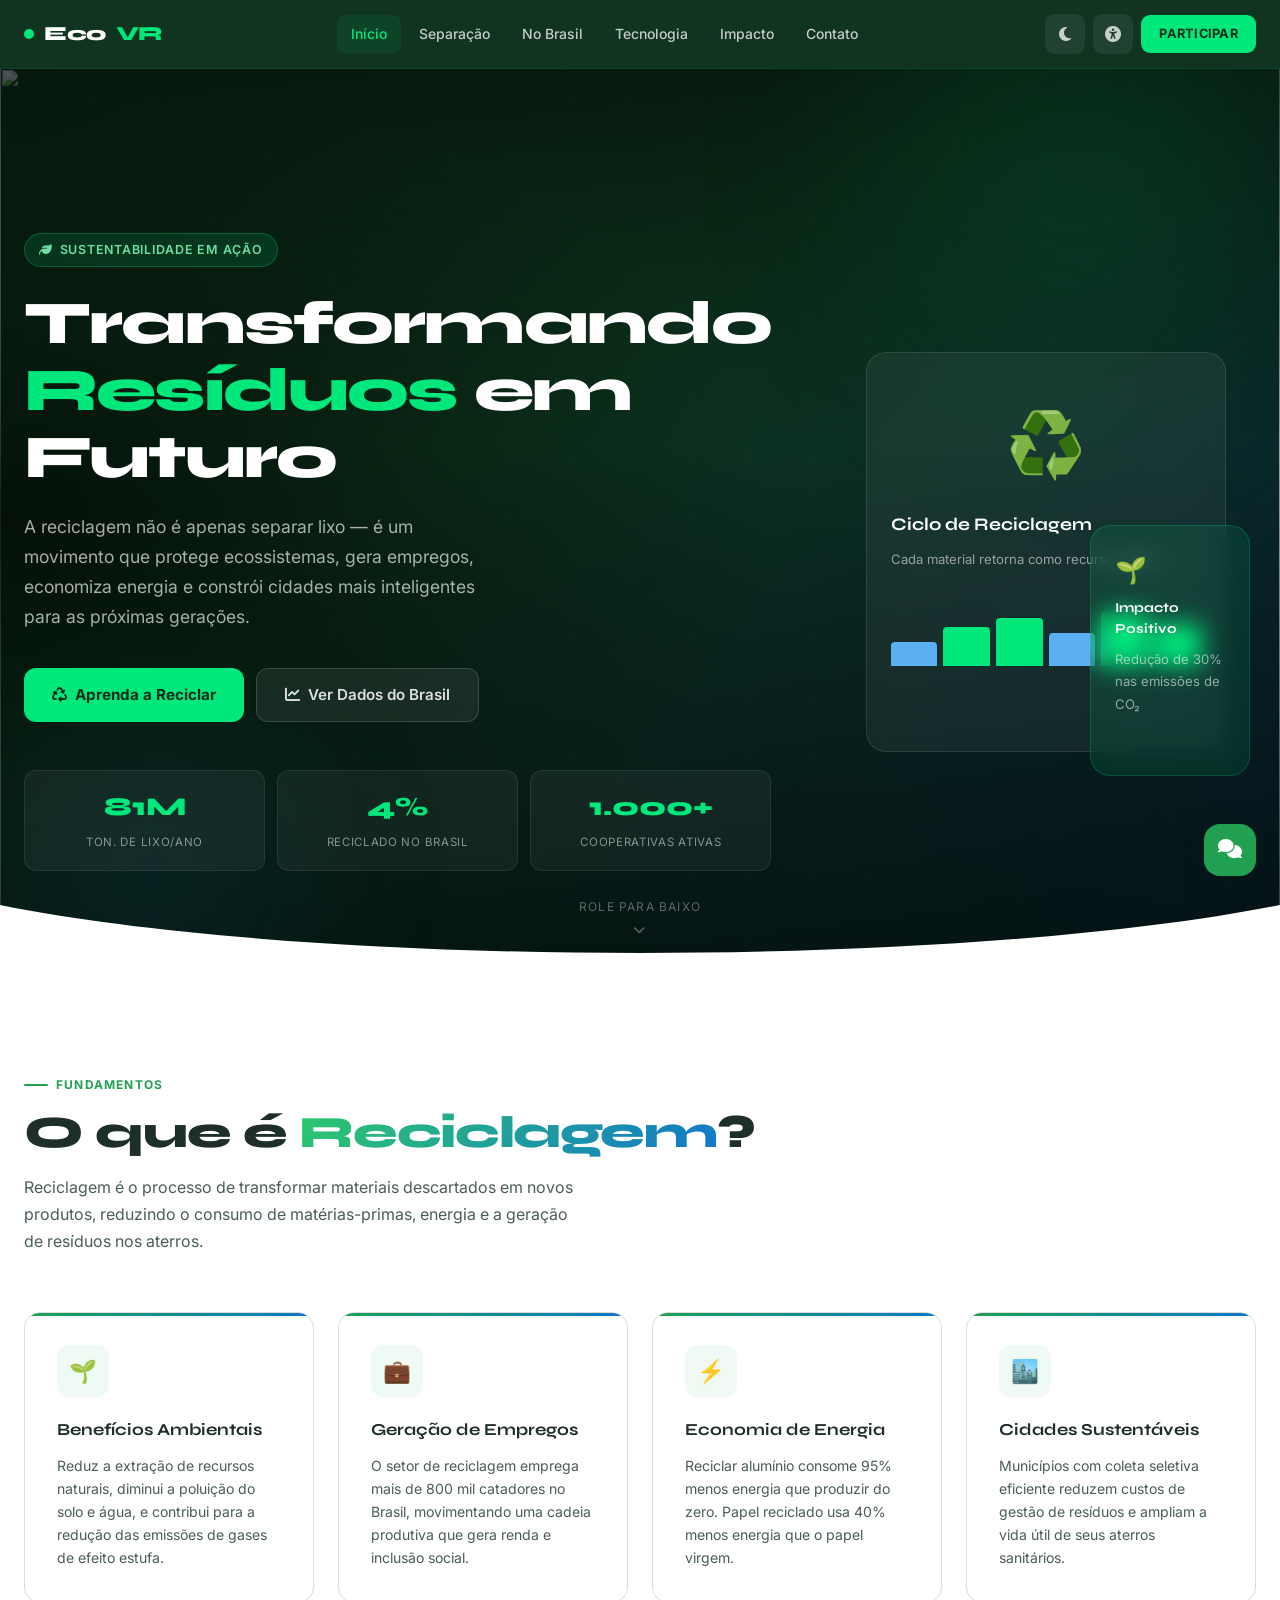
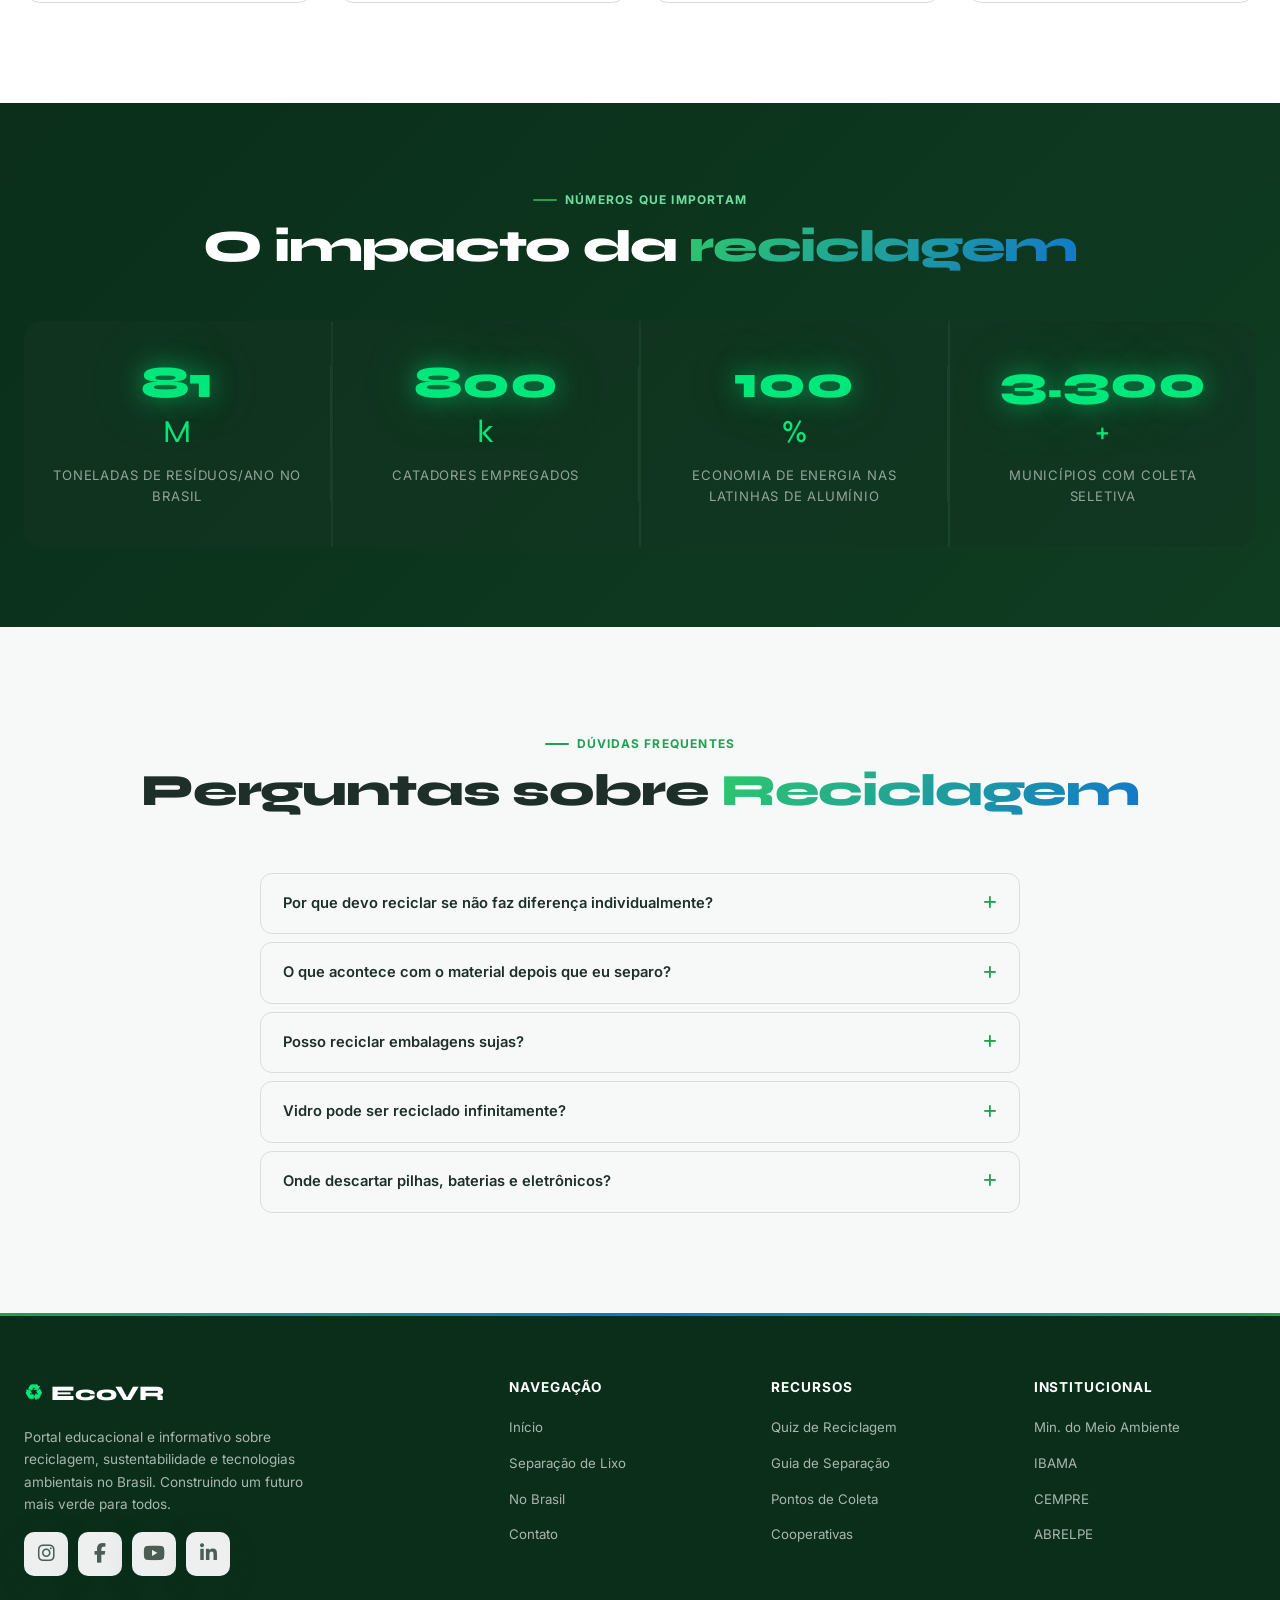
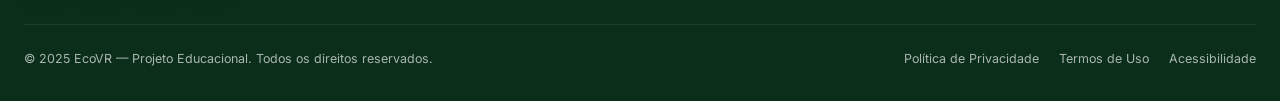
==== recicla-brasil.html @ f9b071f3 "feat: nova aba Impacto - calculadora, fatos e linha do tempo" ====
﻿<!DOCTYPE html>
<html lang="pt-BR" data-theme="light">
<head>
<meta charset="UTF-8"/>
<meta name="viewport" content="width=device-width, initial-scale=1.0"/>
<meta name="description" content="Portal educacional sobre reciclagem no Brasil. Aprenda a separar resíduos corretamente e conheça dados e tecnologias de sustentabilidade."/>
<meta property="og:title" content="EcoVR – Transformando Resíduos em Futuro"/>
<meta property="og:description" content="Portal educacional e informativo sobre reciclagem, sustentabilidade e tecnologias ambientais no Brasil."/>
<meta property="og:type" content="website"/>
<title>EcoVR – Transformando Resíduos em Futuro</title>
<link rel="preconnect" href="https://fonts.googleapis.com"/>
<link href="https://fonts.googleapis.com/css2?family=Inter:wght@300;400;500;600;700;800;900&family=Syne:wght@700;800&display=swap" rel="stylesheet"/>
<link rel="stylesheet" href="https://cdnjs.cloudflare.com/ajax/libs/font-awesome/6.5.0/css/all.min.css"/>
<link rel="stylesheet" href="styles.css"/>

</head>
<body>

<!-- BARRA DE ACESSIBILIDADE -->
<div id="a11y-bar" role="toolbar" aria-label="Opções de acessibilidade">
  <span style="color:rgba(255,255,255,0.5);font-size:0.75rem">ACESSIBILIDADE</span>
  <button class="a11y-btn" onclick="document.body.classList.toggle('large-text')"><i class="fas fa-text-height"></i> Aumentar Texto</button>
  <button class="a11y-btn" onclick="toggleGrayscale()"><i class="fas fa-eye"></i> Alto Contraste</button>
  <button class="a11y-btn" onclick="document.getElementById('a11y-bar').classList.remove('show')"><i class="fas fa-times"></i> Fechar</button>
</div>

<!-- NAVBAR -->
<nav id="navbar" role="navigation" aria-label="Navegação principal">
  <div class="nav-inner">
    <a href="#" class="nav-logo" onclick="showPage('home');return false;">
      <span class="dot"></span> Eco<span style="color:var(--accent)">VR</span>
    </a>
    <div class="nav-links">
      <a href="#" data-page="home" class="active" onclick="showPage('home',this);return false;">Início</a>
      <a href="#" data-page="separacao" onclick="showPage('separacao',this);return false;">Separação</a>
      <a href="#" data-page="brasil" onclick="showPage('brasil',this);return false;">No Brasil</a>
      <a href="#" data-page="tecnologia" onclick="showPage('tecnologia',this);return false;">Tecnologia</a>
      <a href="#" data-page="impacto" onclick="showPage('impacto',this);return false;">Impacto</a>
      <a href="#" data-page="contato" onclick="showPage('contato',this);return false;">Contato</a>
    </div>
    <div class="nav-actions">
      <button class="btn-theme" onclick="toggleTheme()" title="Alternar tema" aria-label="Alternar tema claro/escuro">
        <i class="fas fa-moon" id="theme-icon"></i>
      </button>
      <button class="btn-theme" onclick="document.getElementById('a11y-bar').classList.toggle('show')" title="Acessibilidade" aria-label="Opções de acessibilidade">
        <i class="fas fa-universal-access"></i>
      </button>
      <a href="#" class="btn-cta-nav" onclick="showPage('contato');return false;">Participar</a>
    </div>
    <button class="hamburger" onclick="toggleMenu()" aria-label="Abrir menu" aria-expanded="false" id="hamburger">
      <span></span><span></span><span></span>
    </button>
  </div>
</nav>

<!-- MENU MOBILE -->
<div class="mobile-menu" id="mobileMenu" role="navigation" aria-label="Menu mobile">
  <a href="#" onclick="showPage('home',null,true);return false;"><i class="fas fa-home" style="margin-right:8px;color:var(--accent)"></i>Início</a>
  <a href="#" onclick="showPage('separacao',null,true);return false;"><i class="fas fa-recycle" style="margin-right:8px;color:var(--accent)"></i>Separação de Lixo</a>
  <a href="#" onclick="showPage('brasil',null,true);return false;"><i class="fas fa-leaf" style="margin-right:8px;color:var(--accent)"></i>Reciclagem no Brasil</a>
  <a href="#" onclick="showPage('tecnologia',null,true);return false;"><i class="fas fa-microchip" style="margin-right:8px;color:var(--accent)"></i>Tecnologia</a>
  <a href="#" onclick="showPage('impacto',null,true);return false;"><i class="fas fa-chart-pie" style="margin-right:8px;color:var(--accent)"></i>Impacto</a>
  <a href="#" onclick="showPage('contato',null,true);return false;"><i class="fas fa-envelope" style="margin-right:8px;color:var(--accent)"></i>Contato</a>
</div>

<!-- ==================== PÁGINA: HOME ==================== -->
<div class="page-section active" id="page-home">

  <!-- HERO -->
  <section class="hero">

    <!-- Imagem de fundo -->
    <div class="hero-video-bg" aria-hidden="true">
      <img
        src="https://images.unsplash.com/photo-1448375240586-882707db888b?auto=format&fit=crop&w=1920&q=80"
        alt=""
        loading="eager"
        decoding="async">
    </div>
    <div class="hero-video-overlay" aria-hidden="true"></div>

    <div class="hero-orb hero-orb-1"></div>
    <div class="hero-orb hero-orb-2"></div>
    <div class="hero-content">
      <div>
        <div class="hero-badge"><i class="fas fa-leaf"></i> Sustentabilidade em Ação</div>
        <h1>Transformando <span>Resíduos</span> em Futuro</h1>
        <p>A reciclagem não é apenas separar lixo — é um movimento que protege ecossistemas, gera empregos, economiza energia e constrói cidades mais inteligentes para as próximas gerações.</p>
        <div class="hero-btns">
          <a href="#" class="btn-primary" onclick="showPage('separacao');return false;"><i class="fas fa-recycle"></i> Aprenda a Reciclar</a>
          <a href="#" class="btn-outline" onclick="showPage('brasil');return false;"><i class="fas fa-chart-line"></i> Ver Dados do Brasil</a>
        </div>
        <div class="hero-stats">
          <div class="hero-stat"><span class="hero-stat-num">81M</span><span class="hero-stat-label">Ton. de lixo/ano</span></div>
          <div class="hero-stat"><span class="hero-stat-num">4%</span><span class="hero-stat-label">Reciclado no Brasil</span></div>
          <div class="hero-stat"><span class="hero-stat-num">1.000+</span><span class="hero-stat-label">Cooperativas ativas</span></div>
        </div>
      </div>
      <div class="hero-visual" aria-hidden="true">
        <div class="hero-card-stack">
          <div class="hero-card hero-card-main">
            <div class="hero-recycle-icon">♻️</div>
            <h3>Ciclo de Reciclagem</h3>
            <p>Cada material retorna como recurso valioso</p>
            <div class="mini-chart">
              <div class="mini-bar" style="height:40%;background:var(--blue-300)"></div>
              <div class="mini-bar" style="height:65%;animation-delay:0.1s"></div>
              <div class="mini-bar" style="height:80%;animation-delay:0.2s"></div>
              <div class="mini-bar" style="height:55%;animation-delay:0.3s;background:var(--blue-300)"></div>
              <div class="mini-bar" style="height:90%;animation-delay:0.4s"></div>
              <div class="mini-bar" style="height:70%;animation-delay:0.5s"></div>
            </div>
          </div>
          <div class="hero-card hero-card-float">
            <div style="font-size:1.6rem;margin-bottom:6px">🌱</div>
            <h3 style="font-size:0.85rem">Impacto Positivo</h3>
            <p>Redução de 30% nas emissões de CO₂</p>
          </div>
        </div>
      </div>
    </div>
    <div class="scroll-hint" aria-hidden="true"><span>Role para baixo</span><i class="fas fa-chevron-down"></i></div>
    <div class="hero-wave" aria-hidden="true">
      <svg xmlns="http://www.w3.org/2000/svg" viewBox="0 0 1440 64" preserveAspectRatio="none">
        <path class="wave-path" d="M0,0 C360,64 1080,64 1440,0 L1440,64 L0,64 Z"/>
      </svg>
    </div>
  </section>

  <!-- O QUE É RECICLAGEM -->
  <section class="section">
    <div class="container">
      <div class="section-header">
        <div class="section-eyebrow">Fundamentos</div>
        <h2 class="section-title">O que é <span>Reciclagem</span>?</h2>
        <p class="section-desc">Reciclagem é o processo de transformar materiais descartados em novos produtos, reduzindo o consumo de matérias-primas, energia e a geração de resíduos nos aterros.</p>
      </div>
      <div class="info-grid">
        <div class="info-card reveal rd1">
          <div class="info-card-icon">🌱</div>
          <h3>Benefícios Ambientais</h3>
          <p>Reduz a extração de recursos naturais, diminui a poluição do solo e água, e contribui para a redução das emissões de gases de efeito estufa.</p>
        </div>
        <div class="info-card reveal rd2">
          <div class="info-card-icon">💼</div>
          <h3>Geração de Empregos</h3>
          <p>O setor de reciclagem emprega mais de 800 mil catadores no Brasil, movimentando uma cadeia produtiva que gera renda e inclusão social.</p>
        </div>
        <div class="info-card reveal rd3">
          <div class="info-card-icon">⚡</div>
          <h3>Economia de Energia</h3>
          <p>Reciclar alumínio consome 95% menos energia que produzir do zero. Papel reciclado usa 40% menos energia que o papel virgem.</p>
        </div>
        <div class="info-card reveal rd4">
          <div class="info-card-icon">🏙️</div>
          <h3>Cidades Sustentáveis</h3>
          <p>Municípios com coleta seletiva eficiente reduzem custos de gestão de resíduos e ampliam a vida útil de seus aterros sanitários.</p>
        </div>
      </div>
    </div>
  </section>

  <!-- CONTADORES -->
  <section class="counters-section">
    <div class="container">
      <div class="section-header center" style="margin-bottom:48px">
        <div class="section-eyebrow" style="color:var(--green-300);justify-content:center">Números que Importam</div>
        <h2 class="section-title" style="color:white">O impacto da <span>reciclagem</span></h2>
      </div>
      <div class="counters-grid">
        <div class="counter-item reveal rd1">
          <span class="counter-num" data-target="81">0</span><span style="font-family:'Syne',sans-serif;font-size:2rem;color:var(--accent)">M</span>
          <div class="counter-label">Toneladas de resíduos/ano no Brasil</div>
        </div>
        <div class="counter-item reveal rd2">
          <span class="counter-num" data-target="800">0</span><span style="font-family:'Syne',sans-serif;font-size:2rem;color:var(--accent)">k</span>
          <div class="counter-label">Catadores empregados</div>
        </div>
        <div class="counter-item reveal rd3">
          <span class="counter-num" data-target="100">0</span><span style="font-family:'Syne',sans-serif;font-size:2rem;color:var(--accent)">%</span>
          <div class="counter-label">Economia de energia nas latinhas de alumínio</div>
        </div>
        <div class="counter-item reveal rd4">
          <span class="counter-num" data-target="3300">0</span><span style="font-family:'Syne',sans-serif;font-size:2rem;color:var(--accent)">+</span>
          <div class="counter-label">Municípios com coleta seletiva</div>
        </div>
      </div>
    </div>
  </section>

  <!-- FAQ -->
  <section class="section section-alt">
    <div class="container">
      <div class="section-header center">
        <div class="section-eyebrow">Dúvidas Frequentes</div>
        <h2 class="section-title">Perguntas sobre <span>Reciclagem</span></h2>
      </div>
      <div class="faq-list">
        <div class="faq-item">
          <div class="faq-question" onclick="toggleFaq(this)" role="button" aria-expanded="false"><span>Por que devo reciclar se não faz diferença individualmente?</span><i class="fas fa-plus" aria-hidden="true"></i></div>
          <div class="faq-answer"><p>Cada ação individual, somada às de outros cidadãos, cria um impacto coletivo enorme. Se cada brasileiro reciclasse apenas 1 kg por semana, seriam mais de 200 milhões de toneladas recicladas por ano. A mudança começa com um gesto.</p></div>
        </div>
        <div class="faq-item">
          <div class="faq-question" onclick="toggleFaq(this)" role="button" aria-expanded="false"><span>O que acontece com o material depois que eu separo?</span><i class="fas fa-plus" aria-hidden="true"></i></div>
          <div class="faq-answer"><p>O material coletado vai para centros de triagem, onde é separado por tipo, prensado e vendido para indústrias. Lá, é transformado em matéria-prima para novos produtos — como garrafas PET que viram camisetas de poliéster.</p></div>
        </div>
        <div class="faq-item">
          <div class="faq-question" onclick="toggleFaq(this)" role="button" aria-expanded="false"><span>Posso reciclar embalagens sujas?</span><i class="fas fa-plus" aria-hidden="true"></i></div>
          <div class="faq-answer"><p>Não. Embalagens com restos de alimentos podem contaminar todo o lote reciclável. Sempre lave as embalagens antes de descartar. Não é necessário higienizar com sabão — basta enxaguar com água.</p></div>
        </div>
        <div class="faq-item">
          <div class="faq-question" onclick="toggleFaq(this)" role="button" aria-expanded="false"><span>Vidro pode ser reciclado infinitamente?</span><i class="fas fa-plus" aria-hidden="true"></i></div>
          <div class="faq-answer"><p>Sim! O vidro é um dos materiais mais vantajosos para reciclar: ele pode ser fundido e remodelado indefinidamente sem perder qualidade. Reciclar vidro economiza até 30% de energia em comparação com a produção do zero.</p></div>
        </div>
        <div class="faq-item">
          <div class="faq-question" onclick="toggleFaq(this)" role="button" aria-expanded="false"><span>Onde descartar pilhas, baterias e eletrônicos?</span><i class="fas fa-plus" aria-hidden="true"></i></div>
          <div class="faq-answer"><p>Esses materiais contêm substâncias tóxicas e precisam de descarte especializado. Procure pontos de coleta em supermercados, lojas de eletroeletrônicos ou postos de saúde. Nunca jogue no lixo comum ou enterre.</p></div>
        </div>
      </div>
    </div>
  </section>
</div>

<!-- ==================== PÁGINA: SEPARAÇÃO ==================== -->
<div class="page-section" id="page-separacao">
  <section class="section" style="padding-top:100px">
    <div class="container">
      <div class="section-header">
        <div class="section-eyebrow">Guia Prático</div>
        <h2 class="section-title">Separar Corretamente <span>Faz a Diferença</span></h2>
        <p class="section-desc">A coleta seletiva organiza os resíduos por tipo de material, facilitando o processo de reciclagem. Conheça as cores e o que vai em cada lixeira.</p>
      </div>

      <h3 style="font-family:'Syne',sans-serif;font-weight:700;margin-bottom:20px;font-size:1.1rem">Tabela de Cores da Coleta Seletiva</h3>
      <div class="color-cards">
        <div class="color-card cc-blue">
          <div class="color-card-icon">📄</div>
          <h3>Azul</h3>
          <p>Papel e Papelão</p>
        </div>
        <div class="color-card cc-red">
          <div class="color-card-icon">🧴</div>
          <h3>Vermelho</h3>
          <p>Plástico</p>
        </div>
        <div class="color-card cc-green">
          <div class="color-card-icon">🍾</div>
          <h3>Verde</h3>
          <p>Vidro</p>
        </div>
        <div class="color-card cc-yellow">
          <div class="color-card-icon">🥫</div>
          <h3>Amarelo</h3>
          <p>Metal</p>
        </div>
        <div class="color-card cc-brown">
          <div class="color-card-icon">🍃</div>
          <h3>Marrom</h3>
          <p>Orgânico</p>
        </div>
        <div class="color-card cc-orange">
          <div class="color-card-icon">⚠️</div>
          <h3>Laranja</h3>
          <p>Resíduos Perigosos</p>
        </div>
      </div>

      <div style="display:grid;grid-template-columns:1fr 1fr;gap:56px;margin-top:56px;align-items:start" class="sep-grid">
        <div>
          <h3 style="font-family:'Syne',sans-serif;font-weight:700;margin-bottom:28px;font-size:1.1rem">Como Separar Corretamente</h3>
          <div class="steps-timeline">
            <div class="step-item" data-step="1">
              <h4>Lave as embalagens</h4>
              <p>Enxágue garrafas, latas e potes com água antes de separar. Resíduos contaminados de alimentos podem inutilizar um lote inteiro de recicláveis.</p>
            </div>
            <div class="step-item" data-step="2">
              <h4>Separe por material</h4>
              <p>Papel, plástico, vidro, metal e orgânicos não devem ser misturados. Cada tipo segue um processo diferente de reciclagem.</p>
            </div>
            <div class="step-item" data-step="3">
              <h4>Compacte quando possível</h4>
              <p>Amasse caixas de papelão e garrafas PET para economizar espaço. Isso facilita o transporte e aumenta a eficiência da coleta.</p>
            </div>
            <div class="step-item" data-step="4">
              <h4>Descarte no dia certo</h4>
              <p>Verifique o calendário de coleta seletiva da sua cidade. Materiais expostos antes do dia atraem vetores e comprometem a qualidade.</p>
            </div>
            <div class="step-item" data-step="5">
              <h4>Pilhas, baterias e eletrônicos</h4>
              <p>Nunca no lixo comum! Leve a pontos de coleta específicos em supermercados, farmácias ou lojas de eletrônicos.</p>
            </div>
          </div>
        </div>
        <div>
          <h3 style="font-family:'Syne',sans-serif;font-weight:700;margin-bottom:24px;font-size:1.1rem">Cuidados Importantes</h3>
          <div class="care-grid" style="grid-template-columns:1fr">
            <div class="care-card">
              <div class="care-card-icon"><i class="fas fa-tint"></i></div>
              <div><h4>Lavar Embalagens</h4><p>Elimina restos de alimentos que contaminariam o material e inviabilizariam a reciclagem.</p></div>
            </div>
            <div class="care-card">
              <div class="care-card-icon"><i class="fas fa-ban"></i></div>
              <div><h4>Não Misturar Resíduos</h4><p>Orgânicos misturados com recicláveis destroem lotes inteiros. Separe sempre.</p></div>
            </div>
            <div class="care-card">
              <div class="care-card-icon"><i class="fas fa-battery-full"></i></div>
              <div><h4>Pilhas e Baterias</h4><p>Contêm metais pesados extremamente tóxicos. Entregue em pontos de coleta autorizados.</p></div>
            </div>
            <div class="care-card">
              <div class="care-card-icon"><i class="fas fa-laptop"></i></div>
              <div><h4>Eletrônicos (E-Lixo)</h4><p>Celulares, computadores e TVs têm componentes valiosos e tóxicos. Procure o fabricante ou um PGRS.</p></div>
            </div>
          </div>
        </div>
      </div>
    </div>
  </section>

  <!-- QUIZ -->
  <section class="section section-alt">
    <div class="container">
      <div class="section-header center">
        <div class="section-eyebrow">Teste seus Conhecimentos</div>
        <h2 class="section-title">Quiz de <span>Reciclagem</span></h2>
        <p class="section-desc">Responda as perguntas e descubra o quanto você já sabe sobre reciclagem!</p>
      </div>
      <div class="quiz-wrap">
        <div id="quiz-container"></div>
      </div>
    </div>
  </section>
</div>

<!-- ==================== PÁGINA: BRASIL ==================== -->
<div class="page-section" id="page-brasil">
  <section class="section" style="padding-top:100px">
    <div class="container">
      <div class="section-header">
        <div class="section-eyebrow">Panorama Nacional</div>
        <h2 class="section-title">Como o Brasil Está <span>Evoluindo</span></h2>
        <p class="section-desc">O Brasil tem um dos maiores volumes de resíduos sólidos urbanos do mundo. Conheça como funciona o sistema de reciclagem e o que está mudando.</p>
      </div>

      <h3 style="font-family:'Syne',sans-serif;font-weight:700;margin-bottom:36px;font-size:1.1rem">Caminho do Material Reciclável</h3>
      <div class="process-steps">
        <div class="process-step">
          <div class="ps-circle">🏠</div>
          <h4>Geração</h4>
          <p>Resíduo gerado nas casas, comércios e indústrias</p>
        </div>
        <div class="process-step">
          <div class="ps-circle">🗑️</div>
          <h4>Separação</h4>
          <p>Cidadão separa os materiais em casa</p>
        </div>
        <div class="process-step">
          <div class="ps-circle">🚛</div>
          <h4>Coleta</h4>
          <p>Veículo de coleta seletiva recolhe os materiais</p>
        </div>
        <div class="process-step">
          <div class="ps-circle">🏭</div>
          <h4>Triagem</h4>
          <p>Centro de triagem separa e classifica os tipos</p>
        </div>
        <div class="process-step">
          <div class="ps-circle">⚙️</div>
          <h4>Processamento</h4>
          <p>Indústria transforma em nova matéria-prima</p>
        </div>
        <div class="process-step">
          <div class="ps-circle">🛍️</div>
          <h4>Produto Novo</h4>
          <p>Material volta ao mercado como produto novo</p>
        </div>
      </div>
    </div>
  </section>

  <!-- STATS -->
  <section class="section section-alt">
    <div class="container">
      <div style="display:grid;grid-template-columns:1fr 1fr;gap:56px;align-items:start" class="stats-grid">
        <div>
          <div class="section-eyebrow">Dados e Indicadores</div>
          <h2 class="section-title">Reciclagem no <span>Brasil</span></h2>
          <p class="section-desc" style="margin-bottom:36px">Apesar do crescimento, o Brasil ainda recicla uma pequena fração do seu potencial. Veja os números por categoria de material.</p>
          <div class="stats-bars">
            <div class="stat-bar-item">
              <label>Latas de Alumínio <span>100%</span></label>
              <div class="bar-track"><div class="bar-fill" data-width="100"></div></div>
            </div>
            <div class="stat-bar-item">
              <label>Papel <span>85%</span></label>
              <div class="bar-track"><div class="bar-fill" data-width="85"></div></div>
            </div>
            <div class="stat-bar-item">
              <label>Latas de Aço <span>48%</span></label>
              <div class="bar-track"><div class="bar-fill" data-width="48"></div></div>
            </div>
            <div class="stat-bar-item">
              <label>Plástico <span>20.6%</span></label>
              <div class="bar-track"><div class="bar-fill" data-width="20.6"></div></div>
            </div>
            <div class="stat-bar-item">
              <label>Vidro <span>25.8%</span></label>
              <div class="bar-track"><div class="bar-fill" data-width=25.8></div></div>
            </div>
            <div class="stat-bar-item">
              <label>Embalagens Longa Vida <span>39%</span></label>
              <div class="bar-track"><div class="bar-fill" data-width="39"></div></div>
            </div>
          </div>
          <p style="font-size:0.75rem;color:var(--text-muted);margin-top:16px">Fontes: CEMPRE, ABRELPE, ABAL (2023)</p>
        </div>
        <div>
          <div class="section-eyebrow">Por Região</div>
          <h2 class="section-title">Desafios <span>Regionais</span></h2>
          <p class="section-desc" style="margin-bottom:36px">A coleta seletiva ainda é concentrada no Sul e Sudeste. Norte e Nordeste têm muito espaço para crescer.</p>
          <div style="display:flex;flex-direction:column;gap:12px">
            <div style="display:flex;align-items:center;gap:12px;padding:14px;background:var(--surface);border-radius:10px;border:1px solid var(--border)">
              <span style="font-size:1.4rem">🟢</span>
              <div style="flex:1"><strong style="font-size:0.9rem">Sul & Sudeste</strong><br><span style="font-size:0.8rem;color:var(--text-muted)">Maior cobertura de coleta seletiva — 72% dos municípios</span></div>
              <span style="font-family:'Syne',sans-serif;font-weight:800;color:var(--green-500)">72%</span>
            </div>
            <div style="display:flex;align-items:center;gap:12px;padding:14px;background:var(--surface);border-radius:10px;border:1px solid var(--border)">
              <span style="font-size:1.4rem">🟡</span>
              <div style="flex:1"><strong style="font-size:0.9rem">Centro-Oeste</strong><br><span style="font-size:0.8rem;color:var(--text-muted)">Crescimento acelerado nos últimos 5 anos</span></div>
              <span style="font-family:'Syne',sans-serif;font-weight:800;color:#f59e0b">48%</span>
            </div>
            <div style="display:flex;align-items:center;gap:12px;padding:14px;background:var(--surface);border-radius:10px;border:1px solid var(--border)">
              <span style="font-size:1.4rem">🔴</span>
              <div style="flex:1"><strong style="font-size:0.9rem">Norte & Nordeste</strong><br><span style="font-size:0.8rem;color:var(--text-muted)">Infraestrutura em desenvolvimento</span></div>
              <span style="font-family:'Syne',sans-serif;font-weight:800;color:#ef4444">24%</span>
            </div>
          </div>
        </div>
      </div>
    </div>
  </section>

  <!-- EXEMPLOS DE SUCESSO -->
  <section class="section section-alt">
    <div class="container">
      <div class="section-header center">
        <div class="section-eyebrow">Casos Reais</div>
        <h2 class="section-title">Exemplos de <span>Sucesso</span></h2>
      </div>
      <div class="success-grid">
        <div class="success-card">
          <div class="success-card-top"></div>
          <div class="success-card-body">
            <h4>Curitiba – PR</h4>
            <p>Pioneira na coleta seletiva no Brasil desde 1989, Curitiba recicla mais de 22% dos resíduos domiciliares e é referência mundial em gestão urbana.</p>
            <div class="success-card-badge"><i class="fas fa-star"></i> Referência Mundial</div>
          </div>
        </div>
        <div class="success-card">
          <div class="success-card-top"></div>
          <div class="success-card-body">
            <h4>Cooperativa COOPAMARE – SP</h4>
            <p>Primeira cooperativa de catadores do Brasil, fundada em 1989 em São Paulo. Formaliza o trabalho de catadores e garante renda digna e participação na cadeia produtiva.</p>
            <div class="success-card-badge"><i class="fas fa-star"></i> Inovação Social</div>
          </div>
        </div>
        <div class="success-card">
          <div class="success-card-top"></div>
          <div class="success-card-body">
            <h4>Volta Redonda – RJ</h4>
            <p>Com programa robusto de educação ambiental, a cidade conseguiu que 90% da população participe ativamente da coleta seletiva.</p>
            <div class="success-card-badge"><i class="fas fa-star"></i> Alto Engajamento</div>
          </div>
        </div>
        <div class="success-card">
          <div class="success-card-top"></div>
          <div class="success-card-body">
            <h4>Natura – Compromisso 2030</h4>
            <p>Empresa brasileira que comprometeu 100% de suas embalagens recicláveis ou reutilizáveis até 2030, e já usa 30% de material pós-consumo na linha atual.</p>
            <div class="success-card-badge"><i class="fas fa-star"></i> Sustentabilidade Corporativa</div>
          </div>
        </div>
        <div class="success-card">
          <div class="success-card-top"></div>
          <div class="success-card-body">
            <h4>Projeto Reciclar para Brincar</h4>
            <p>Iniciativa que transforma resíduos plásticos coletados por catadores em brinquedos para escolas públicas, conectando reciclagem com educação.</p>
            <div class="success-card-badge"><i class="fas fa-star"></i> Impacto Educacional</div>
          </div>
        </div>
        <div class="success-card">
          <div class="success-card-top"></div>
          <div class="success-card-body">
            <h4>Ecociclo – Gestão Inteligente</h4>
            <p>Startup brasileira que usa IA e big data para otimizar rotas de coleta seletiva em capitais, reduzindo custos operacionais em até 35%.</p>
            <div class="success-card-badge"><i class="fas fa-star"></i> Tecnologia Nacional</div>
          </div>
        </div>
      </div>
    </div>
  </section>
</div>

<!-- ==================== PÁGINA: TECNOLOGIA ==================== -->
<div class="page-section" id="page-tecnologia">
  <section class="section" style="padding-top:100px">
    <div class="container">
      <div class="section-header center">
        <div class="section-eyebrow">Inovação</div>
        <h2 class="section-title">Tecnologias do <span>Futuro</span></h2>
        <p class="section-desc">A reciclagem está sendo revolucionada por inteligência artificial, robótica e IoT. Veja o que já está em uso e o que está por vir.</p>
      </div>
      <div class="tech-grid">
        <div class="tech-card reveal rd1">
          <div class="tech-card-icon"><i class="fas fa-brain"></i></div>
          <h3>Inteligência Artificial</h3>
          <p>Sistemas de visão computacional identificam e classificam materiais com até 98% de precisão, superando a triagem manual e reduzindo erros de separação.</p>
          <span class="tech-tag">Em uso</span>
        </div>
        <div class="tech-card reveal rd2">
          <div class="tech-card-icon"><i class="fas fa-robot"></i></div>
          <h3>Robôs Classificadores</h3>
          <p>Braços robóticos equipados com câmeras e IA selecionam até 80 itens por minuto nas esteiras de triagem, aumentando a eficiência em 300%.</p>
          <span class="tech-tag">Em expansão</span>
        </div>
        <div class="tech-card reveal rd3">
          <div class="tech-card-icon"><i class="fas fa-trash-alt"></i></div>
          <h3>Lixeiras Inteligentes</h3>
          <p>Coletores com sensores que compactam resíduos automaticamente e avisam às equipes de coleta quando estão cheios, otimizando rotas.</p>
          <span class="tech-tag">Disponível</span>
        </div>
        <div class="tech-card reveal rd4">
          <div class="tech-card-icon"><i class="fas fa-wifi"></i></div>
          <h3>Sensores IoT</h3>
          <p>Rede de sensores monitoram o volume de descarte em tempo real por bairro, permitindo ajustar a frequência de coleta e reduzir custos operacionais.</p>
          <span class="tech-tag">Piloto</span>
        </div>
        <div class="tech-card reveal rd5">
          <div class="tech-card-icon"><i class="fas fa-sync-alt"></i></div>
          <h3>Economia Circular</h3>
          <p>Modelo econômico que elimina o conceito de "lixo" — todo resíduo se torna insumo para outro processo produtivo, fechando o ciclo de materiais.</p>
          <span class="tech-tag">Crescendo</span>
        </div>
        <div class="tech-card reveal rd6">
          <div class="tech-card-icon"><i class="fas fa-cube"></i></div>
          <h3>Gêmeos Digitais</h3>
          <p>Réplicas virtuais de aterros e centros de triagem permitem simular cenários, prever falhas e otimizar toda a cadeia de gestão de resíduos.</p>
          <span class="tech-tag">Futuro próximo</span>
        </div>
      </div>
    </div>
  </section>
</div>

<!-- ==================== PÁGINA: IMPACTO ==================== -->
<div class="page-section" id="page-impacto">

  <!-- CALCULADORA -->
  <section class="section" style="padding-top:100px">
    <div class="container">
      <div class="section-header center">
        <div class="section-eyebrow">Calculadora</div>
        <h2 class="section-title">Calcule seu <span>Impacto</span></h2>
        <p class="section-desc">Informe quantos kg você recicla por mês e descubra em tempo real quanto CO₂, energia e água você está economizando.</p>
      </div>
      <div class="calc-wrap">
        <div class="calc-inputs reveal rd1">
          <p class="calc-title"><i class="fas fa-sliders-h" style="color:var(--green-500)"></i> Quanto você recicla por mês?</p>
          <div class="calc-slider-item">
            <div class="calc-slider-header">
              <span class="calc-mat-icon">📄</span>
              <span class="calc-mat-name">Papel &amp; Papelão</span>
              <span class="calc-mat-val" id="val-papel">0 kg</span>
            </div>
            <input type="range" class="calc-range" id="range-papel" min="0" max="50" value="0" oninput="calcImpact()">
          </div>
          <div class="calc-slider-item">
            <div class="calc-slider-header">
              <span class="calc-mat-icon">🧴</span>
              <span class="calc-mat-name">Plástico</span>
              <span class="calc-mat-val" id="val-plastico">0 kg</span>
            </div>
            <input type="range" class="calc-range" id="range-plastico" min="0" max="30" value="0" oninput="calcImpact()">
          </div>
          <div class="calc-slider-item">
            <div class="calc-slider-header">
              <span class="calc-mat-icon">🥫</span>
              <span class="calc-mat-name">Alumínio &amp; Metais</span>
              <span class="calc-mat-val" id="val-aluminio">0 kg</span>
            </div>
            <input type="range" class="calc-range" id="range-aluminio" min="0" max="20" value="0" oninput="calcImpact()">
          </div>
          <div class="calc-slider-item">
            <div class="calc-slider-header">
              <span class="calc-mat-icon">🍾</span>
              <span class="calc-mat-name">Vidro</span>
              <span class="calc-mat-val" id="val-vidro">0 kg</span>
            </div>
            <input type="range" class="calc-range" id="range-vidro" min="0" max="30" value="0" oninput="calcImpact()">
          </div>
        </div>
        <div class="calc-results reveal rd2">
          <div class="calc-result-card">
            <div class="calc-result-icon">🌍</div>
            <div class="calc-result-num" id="res-co2">0</div>
            <div class="calc-result-unit">kg de CO₂</div>
            <div class="calc-result-label">economizados</div>
          </div>
          <div class="calc-result-card">
            <div class="calc-result-icon">🌳</div>
            <div class="calc-result-num" id="res-trees">0</div>
            <div class="calc-result-unit">árvores</div>
            <div class="calc-result-label">equivalente salvas</div>
          </div>
          <div class="calc-result-card">
            <div class="calc-result-icon">⚡</div>
            <div class="calc-result-num" id="res-energy">0</div>
            <div class="calc-result-unit">kWh de energia</div>
            <div class="calc-result-label">economizados</div>
          </div>
          <div class="calc-result-card">
            <div class="calc-result-icon">💧</div>
            <div class="calc-result-num" id="res-water">0</div>
            <div class="calc-result-unit">litros de água</div>
            <div class="calc-result-label">economizados</div>
          </div>
        </div>
      </div>
    </div>
  </section>

  <!-- FATOS IMPACTANTES -->
  <section class="section section-alt">
    <div class="container">
      <div class="section-header center">
        <div class="section-eyebrow">Números Chocantes</div>
        <h2 class="section-title">Fatos que <span>Impressionam</span></h2>
      </div>
      <div class="impact-facts-grid">
        <div class="impact-fact-card reveal rd1">
          <div class="impact-fact-num">400</div>
          <div class="impact-fact-text">anos para uma garrafa plástica se decompor na natureza</div>
        </div>
        <div class="impact-fact-card reveal rd2">
          <div class="impact-fact-num">95%</div>
          <div class="impact-fact-text">menos energia para produzir alumínio reciclado vs. virgem</div>
        </div>
        <div class="impact-fact-card reveal rd3">
          <div class="impact-fact-num">∞</div>
          <div class="impact-fact-text">vezes que o vidro pode ser reciclado sem perder qualidade</div>
        </div>
        <div class="impact-fact-card reveal rd4">
          <div class="impact-fact-num">2,5M</div>
          <div class="impact-fact-text">toneladas de plástico chegam aos oceanos todo ano no mundo</div>
        </div>
      </div>
    </div>
  </section>

  <!-- LINHA DO TEMPO -->
  <section class="section">
    <div class="container">
      <div class="section-header center">
        <div class="section-eyebrow">História</div>
        <h2 class="section-title">Linha do Tempo da <span>Reciclagem</span> no Brasil</h2>
      </div>
      <div class="impact-timeline">
        <div class="itl-item reveal rd1">
          <div class="itl-year">1989</div>
          <div class="itl-content">
            <h4>Curitiba Pioneira</h4>
            <p>Curitiba lança o primeiro programa de coleta seletiva do Brasil, tornando-se referência mundial em gestão urbana de resíduos.</p>
          </div>
        </div>
        <div class="itl-item reveal rd2">
          <div class="itl-year">1992</div>
          <div class="itl-content">
            <h4>Rio-92 &amp; Agenda 21</h4>
            <p>A Conferência das Nações Unidas no Rio de Janeiro coloca o Brasil no centro do debate ambiental global e impulsiona políticas de reciclagem.</p>
          </div>
        </div>
        <div class="itl-item reveal rd3">
          <div class="itl-year">2003</div>
          <div class="itl-content">
            <h4>Criação do CEMPRE</h4>
            <p>O Compromisso Empresarial para Reciclagem (CEMPRE) passa a monitorar e divulgar dados anuais sobre reciclagem no Brasil, essenciais para políticas públicas.</p>
          </div>
        </div>
        <div class="itl-item reveal rd4">
          <div class="itl-year">2010</div>
          <div class="itl-content">
            <h4>Política Nacional de Resíduos Sólidos</h4>
            <p>A Lei 12.305/2010 institui a PNRS, obrigando municípios a eliminar lixões e criar planos de gerenciamento de resíduos com metas de reciclagem.</p>
          </div>
        </div>
        <div class="itl-item reveal rd5">
          <div class="itl-year">2015</div>
          <div class="itl-content">
            <h4>ODS da ONU</h4>
            <p>O Brasil assina os Objetivos de Desenvolvimento Sustentável, comprometendo-se com consumo responsável e gestão eficiente de resíduos até 2030.</p>
          </div>
        </div>
        <div class="itl-item reveal rd6">
          <div class="itl-year">2021</div>
          <div class="itl-content">
            <h4>Lei do Lixo Eletrônico</h4>
            <p>O Brasil regulamenta o descarte de resíduos eletroeletrônicos, responsabilizando fabricantes pela logística reversa de celulares, computadores e TVs.</p>
          </div>
        </div>
      </div>
    </div>
  </section>
</div>

<!-- ==================== PÁGINA: CONTATO ==================== -->
<div class="page-section" id="page-contato">
  <section class="section" style="padding-top:100px">
    <div class="container">
      <div class="section-header">
        <div class="section-eyebrow">Participe</div>
        <h2 class="section-title">Faça Parte da <span>Mudança</span></h2>
        <p class="section-desc">Entre em contato, tire dúvidas, sugira pautas ou saiba como participar de projetos de reciclagem na sua região.</p>
      </div>
      <div class="contact-layout">
        <div>
          <p style="color:var(--text-muted);font-size:0.9rem;line-height:1.7;margin-bottom:28px">A reciclagem é um esforço coletivo. Se você tem dúvidas sobre onde descartar materiais, quer divulgar um projeto ou simplesmente quer aprender mais, estamos aqui.</p>
          <div class="contact-info-list">
            <div class="contact-info-item">
              <div class="ci-icon"><i class="fas fa-building"></i></div>
              <div><div class="ci-label">Ministério do Meio Ambiente</div><div class="ci-value">mma.gov.br / 0800 061 8080</div></div>
            </div>
            <div class="contact-info-item">
              <div class="ci-icon"><i class="fas fa-leaf"></i></div>
              <div><div class="ci-label">IBAMA</div><div class="ci-value">ibama.gov.br / 0800 618 080</div></div>
            </div>
            <div class="contact-info-item">
              <div class="ci-icon"><i class="fas fa-recycle"></i></div>
              <div><div class="ci-label">CEMPRE</div><div class="ci-value">cempre.org.br</div></div>
            </div>
            <div class="contact-info-item">
              <div class="ci-icon"><i class="fas fa-map-marker-alt"></i></div>
              <div><div class="ci-label">Pontos de Coleta</div><div class="ci-value">coletaseletiva.info</div></div>
            </div>
          </div>
          <div class="social-row">
            <a href="#" class="social-btn" aria-label="Instagram"><i class="fab fa-instagram"></i></a>
            <a href="#" class="social-btn" aria-label="Facebook"><i class="fab fa-facebook-f"></i></a>
            <a href="#" class="social-btn" aria-label="YouTube"><i class="fab fa-youtube"></i></a>
            <a href="#" class="social-btn" aria-label="LinkedIn"><i class="fab fa-linkedin-in"></i></a>
          </div>
        </div>
        <div>
          <div class="contact-form">
            <h3 style="font-family:'Syne',sans-serif;font-weight:700;margin-bottom:24px;font-size:1.15rem">Enviar Mensagem</h3>
            <div class="form-success" id="form-success" role="alert">
              <i class="fas fa-check-circle" style="font-size:1.5rem;color:var(--green-600);display:block;margin-bottom:8px"></i>
              Mensagem enviada com sucesso! Responderemos em até 48 horas.
            </div>
            <div id="contact-form">
              <div class="form-row">
                <div class="form-group"><label for="f-nome">Nome Completo *</label><input type="text" id="f-nome" placeholder="Seu nome" autocomplete="name"></div>
                <div class="form-group"><label for="f-email">E-mail *</label><input type="email" id="f-email" placeholder="seu@email.com" autocomplete="email"></div>
              </div>
              <div class="form-group"><label for="f-tel">Telefone (opcional)</label><input type="tel" id="f-tel" placeholder="(11) 99999-9999" autocomplete="tel"></div>
              <div class="form-group">
                <label for="f-assunto">Assunto</label>
                <select id="f-assunto">
                  <option value="">Selecione o assunto</option>
                  <option>Dúvida sobre reciclagem</option>
                  <option>Ponto de coleta</option>
                  <option>Cooperativas</option>
                  <option>Parceria ou projeto</option>
                  <option>Sugestão de conteúdo</option>
                  <option>Outro</option>
                </select>
              </div>
              <div class="form-group"><label for="f-msg">Mensagem *</label><textarea id="f-msg" placeholder="Escreva sua mensagem aqui..."></textarea></div>
              <button class="btn-submit" onclick="submitForm()"><i class="fas fa-paper-plane"></i> Enviar Mensagem</button>
            </div>
          </div>
        </div>
      </div>
    </div>
  </section>

  <!-- MAPA -->
  <section class="section section-alt">
    <div class="container">
      <div class="section-header center">
        <div class="section-eyebrow">Localização</div>
        <h2 class="section-title">Pontos de <span>Coleta</span></h2>
        <p class="section-desc">Encontre o ponto de coleta seletiva mais próximo de você.</p>
      </div>
      <div class="map-container">
        <div class="map-overlay">
          <i class="fas fa-map-marked-alt"></i>
          <p style="font-weight:600;font-size:1rem;margin-bottom:8px">Mapa Interativo de Pontos de Coleta</p>
          <p>Em breve — integração com Google Maps para localizar<br>cooperativas e ecopontos na sua cidade.</p>
          <div class="map-pins">
            <div class="map-pin"><i class="fas fa-map-pin"></i> Caçador – SC</div>
            <div class="map-pin"><i class="fas fa-map-pin"></i> Curitiba</div>
            <div class="map-pin"><i class="fas fa-map-pin"></i> São Paulo</div>
            <div class="map-pin"><i class="fas fa-map-pin"></i> Belo Horizonte</div>
            <div class="map-pin"><i class="fas fa-map-pin"></i> Porto Alegre</div>
            <div class="map-pin"><i class="fas fa-map-pin"></i> Brasília</div>
            <div class="map-pin"><i class="fas fa-map-pin"></i> Recife</div>
          </div>
        </div>
      </div>
    </div>
  </section>
</div>

<!-- ==================== FOOTER ==================== -->
<footer>
  <div class="footer-grid">
    <div class="footer-brand">
      <div class="footer-logo"><span style="color:var(--accent)">♻</span> EcoVR</div>
      <p>Portal educacional e informativo sobre reciclagem, sustentabilidade e tecnologias ambientais no Brasil. Construindo um futuro mais verde para todos.</p>
      <div class="social-row" style="margin-top:0">
        <a href="#" class="social-btn" aria-label="Instagram"><i class="fab fa-instagram"></i></a>
        <a href="#" class="social-btn" aria-label="Facebook"><i class="fab fa-facebook-f"></i></a>
        <a href="#" class="social-btn" aria-label="YouTube"><i class="fab fa-youtube"></i></a>
        <a href="#" class="social-btn" aria-label="LinkedIn"><i class="fab fa-linkedin-in"></i></a>
      </div>
    </div>
    <div class="footer-col">
      <h4>Navegação</h4>
      <ul>
        <li><a href="#" onclick="showPage('home');return false;">Início</a></li>
        <li><a href="#" onclick="showPage('separacao');return false;">Separação de Lixo</a></li>
        <li><a href="#" onclick="showPage('brasil');return false;">No Brasil</a></li>
        <li><a href="#" onclick="showPage('contato');return false;">Contato</a></li>
      </ul>
    </div>
    <div class="footer-col">
      <h4>Recursos</h4>
      <ul>
        <li><a href="#" onclick="showPage('separacao');return false;">Quiz de Reciclagem</a></li>
        <li><a href="#" onclick="showPage('separacao');return false;">Guia de Separação</a></li>
        <li><a href="#" onclick="showPage('contato');return false;">Pontos de Coleta</a></li>
        <li><a href="#" onclick="showPage('contato');return false;">Cooperativas</a></li>
      </ul>
    </div>
    <div class="footer-col">
      <h4>Institucional</h4>
      <ul>
        <li><a href="https://www.gov.br/mma" target="_blank" rel="noopener">Min. do Meio Ambiente</a></li>
        <li><a href="https://www.ibama.gov.br" target="_blank" rel="noopener">IBAMA</a></li>
        <li><a href="https://www.cempre.org.br" target="_blank" rel="noopener">CEMPRE</a></li>
        <li><a href="https://www.abrelpe.org.br" target="_blank" rel="noopener">ABRELPE</a></li>
      </ul>
    </div>
  </div>
  <div class="footer-bottom">
    <p>© 2025 EcoVR — Projeto Educacional. Todos os direitos reservados.</p>
    <div class="footer-bottom-links">
      <a href="#">Política de Privacidade</a>
      <a href="#">Termos de Uso</a>
      <a href="#">Acessibilidade</a>
    </div>
  </div>
</footer>

<!-- CHATBOT -->
<div id="chatbot" role="dialog" aria-label="Chat com EcoBot" aria-hidden="true">
  <div class="chat-head">
    <div class="chat-head-avatar">🌿</div>
    <div class="chat-head-info"><h4>EcoBot</h4><p>Assistente Ambiental • Online</p></div>
    <button class="chat-close" onclick="toggleChat()" aria-label="Fechar chat"><i class="fas fa-times"></i></button>
  </div>
  <div class="chat-messages" id="chat-messages" aria-live="polite">
    <div class="chat-msg bot">Olá! Sou o EcoBot 🌱 Posso ajudar com dúvidas sobre reciclagem, coleta seletiva e sustentabilidade. Como posso ajudar?</div>
  </div>
  <div class="chat-quick">
    <button class="quick-btn" onclick="chatSend('Como separar o lixo?')">Como separar?</button>
    <button class="quick-btn" onclick="chatSend('Onde descartar eletrônicos?')">Eletrônicos</button>
    <button class="quick-btn" onclick="chatSend('O que é coleta seletiva?')">Coleta seletiva</button>
  </div>
  <div class="chat-input-row">
    <input type="text" id="chat-input" placeholder="Digite sua dúvida..." onkeydown="if(event.key==='Enter')chatSend()" aria-label="Mensagem para o EcoBot">
    <button class="chat-send" onclick="chatSend()" aria-label="Enviar mensagem"><i class="fas fa-paper-plane"></i></button>
  </div>
</div>

<!-- FABs -->
<div class="fab-group">
  <button class="fab fab-top" id="fab-top" onclick="window.scrollTo({top:0,behavior:'smooth'})" aria-label="Voltar ao topo" title="Voltar ao topo"><i class="fas fa-chevron-up"></i></button>
  <button class="fab fab-chat" onclick="toggleChat()" aria-label="Falar com EcoBot" id="chat-fab" title="Falar com EcoBot"><i class="fas fa-comments"></i></button>
</div>

<script>
// ── TEMA ──────────────────────────────────────────────────────────────
(function() {
  const saved = localStorage.getItem('rb-theme') || 'light';
  document.documentElement.setAttribute('data-theme', saved);
})();

function toggleTheme() {
  const html = document.documentElement;
  const isDark = html.getAttribute('data-theme') === 'dark';
  const next = isDark ? 'light' : 'dark';
  html.setAttribute('data-theme', next);
  localStorage.setItem('rb-theme', next);
  document.getElementById('theme-icon').className = isDark ? 'fas fa-moon' : 'fas fa-sun';
}

function calcImpact() {
  const papel    = +document.getElementById('range-papel').value;
  const plastico = +document.getElementById('range-plastico').value;
  const aluminio = +document.getElementById('range-aluminio').value;
  const vidro    = +document.getElementById('range-vidro').value;
  document.getElementById('val-papel').textContent    = papel + ' kg';
  document.getElementById('val-plastico').textContent = plastico + ' kg';
  document.getElementById('val-aluminio').textContent = aluminio + ' kg';
  document.getElementById('val-vidro').textContent    = vidro + ' kg';
  const co2    = +(papel*1.1 + plastico*1.5 + aluminio*9.0 + vidro*0.3).toFixed(1);
  const trees  = +(co2 / 1.8).toFixed(1);
  const energy = +(papel*4.7 + plastico*11.7 + aluminio*47.2 + vidro*0.7).toFixed(0);
  const water  = +(papel*26  + plastico*185  + aluminio*37   + vidro*2).toFixed(0);
  document.getElementById('res-co2').textContent    = co2;
  document.getElementById('res-trees').textContent  = trees;
  document.getElementById('res-energy').textContent = energy;
  document.getElementById('res-water').textContent  = water;
}

function toggleGrayscale() {
  document.body.style.filter = document.body.style.filter ? '' : 'grayscale(1)';
}

// Sincroniza ícone ao carregar
document.addEventListener('DOMContentLoaded', function() {
  const isDark = document.documentElement.getAttribute('data-theme') === 'dark';
  document.getElementById('theme-icon').className = isDark ? 'fas fa-sun' : 'fas fa-moon';
});

// ── NAVEGAÇÃO ─────────────────────────────────────────────────────────
function showPage(page, linkEl, closeMenu) {
  document.querySelectorAll('.page-section').forEach(s => s.classList.remove('active'));
  document.getElementById('page-' + page).classList.add('active');

  document.querySelectorAll('.nav-links a').forEach(a => {
    a.classList.toggle('active', a.getAttribute('data-page') === page);
  });

  window.scrollTo({top: 0, behavior: 'instant'});

  if (closeMenu) {
    document.getElementById('mobileMenu').classList.remove('open');
    document.getElementById('hamburger').setAttribute('aria-expanded', 'false');
  }

  if (page === 'brasil') initBars();
  if (page === 'home') initCounters();
}

// ── SCROLL ────────────────────────────────────────────────────────────
window.addEventListener('scroll', function() {
  document.getElementById('navbar').classList.toggle('scrolled', window.scrollY > 20);
  document.getElementById('fab-top').classList.toggle('visible', window.scrollY > 400);
});

// ── HAMBURGER ─────────────────────────────────────────────────────────
function toggleMenu() {
  const m = document.getElementById('mobileMenu');
  const h = document.getElementById('hamburger');
  const open = m.classList.toggle('open');
  h.setAttribute('aria-expanded', String(open));
}

// ── CONTADORES ────────────────────────────────────────────────────────
let countersRan = false;
function initCounters() {
  if (countersRan) return;
  countersRan = true;
  document.querySelectorAll('.counter-num[data-target]').forEach(el => {
    const target = +el.getAttribute('data-target');
    let current = 0;
    const step = target / 60;
    const timer = setInterval(function() {
      current = Math.min(current + step, target);
      el.textContent = Math.floor(current).toLocaleString('pt-BR');
      if (current >= target) clearInterval(timer);
    }, 25);
  });
}

// ── BARRAS DE PROGRESSO ───────────────────────────────────────────────
let barsRan = false;
function initBars() {
  if (barsRan) return;
  barsRan = true;
  setTimeout(function() {
    document.querySelectorAll('.bar-fill').forEach(function(bar) {
      const w = +bar.getAttribute('data-width') / 100;
      bar.style.transform = 'scaleX(' + w + ')';
    });
  }, 300);
}

// ── FAQ ───────────────────────────────────────────────────────────────
function toggleFaq(el) {
  const item = el.parentElement;
  const wasOpen = item.classList.contains('open');
  document.querySelectorAll('.faq-item').forEach(i => i.classList.remove('open'));
  document.querySelectorAll('.faq-question').forEach(q => q.setAttribute('aria-expanded', 'false'));
  if (!wasOpen) {
    item.classList.add('open');
    el.setAttribute('aria-expanded', 'true');
  }
}

// ── QUIZ ──────────────────────────────────────────────────────────────
const quizData = [
  {
    q: 'Qual cor de lixeira é destinada ao papel e papelão?',
    opts: ['Vermelho', 'Amarelo', 'Azul', 'Verde'],
    correct: 2,
    exp: 'Azul é a cor padrão para papel e papelão na coleta seletiva brasileira (CONAMA).'
  },
  {
    q: 'Qual material pode ser reciclado indefinidamente sem perder qualidade?',
    opts: ['Plástico', 'Papel', 'Vidro', 'Borracha'],
    correct: 2,
    exp: 'O vidro pode ser fundido e remodelado infinitas vezes sem perder suas propriedades.'
  },
  {
    q: 'Reciclar alumínio economiza aproximadamente quanto de energia em relação à produção do zero?',
    opts: ['20%', '50%', '75%', '95%'],
    correct: 3,
    exp: 'Reciclar alumínio consome até 95% menos energia que extrair e processar bauxita para produzir alumínio virgem.'
  },
  {
    q: 'O que fazer com embalagens antes de descartá-las na coleta seletiva?',
    opts: ['Deixar com restos de alimento', 'Lavar e enxaguar', 'Amassá-las sem lavar', 'Dobrar e deixar inteiras'],
    correct: 1,
    exp: 'Embalagens devem ser enxaguadas para remover restos que poderiam contaminar e inutilizar o lote reciclável.'
  },
  {
    q: 'Onde devem ser descartadas pilhas e baterias usadas?',
    opts: ['Lixo comum', 'Coleta seletiva normal', 'Pontos de coleta especializados', 'Enterradas no jardim'],
    correct: 2,
    exp: 'Pilhas e baterias contêm metais pesados tóxicos e precisam ir a pontos de coleta específicos em lojas, supermercados e postos de saúde.'
  }
];

let qIndex = 0, score = 0, answered = false;

function renderQuiz() {
  const c = document.getElementById('quiz-container');
  if (!c) return;

  if (qIndex >= quizData.length) {
    const emoji = score >= 4 ? '🏆' : score >= 2 ? '😊' : '📚';
    const msg = score >= 4
      ? 'Parabéns! Você é um expert em reciclagem!'
      : score >= 2
      ? 'Bom trabalho! Continue aprendendo.'
      : 'Continue estudando — você está progredindo!';
    c.innerHTML = '<div style="text-align:center;padding:20px">'
      + '<div style="font-size:3rem;margin-bottom:12px">' + emoji + '</div>'
      + '<h3 style="font-family:\'Syne\',sans-serif;font-size:1.3rem;margin-bottom:8px">Você acertou ' + score + ' de ' + quizData.length + '!</h3>'
      + '<p style="color:var(--text-muted);margin-bottom:24px">' + msg + '</p>'
      + '<button class="btn-primary" onclick="qIndex=0;score=0;renderQuiz()"><i class="fas fa-redo"></i> Tentar Novamente</button>'
      + '</div>';
    return;
  }

  const d = quizData[qIndex];
  answered = false;
  const letters = 'ABCD';
  const optsHTML = d.opts.map(function(o, i) {
    return '<div class="quiz-opt" onclick="answerQuiz(' + i + ')" id="qopt' + i + '" role="button" tabindex="0" '
      + 'onkeydown="if(event.key===\'Enter\'||event.key===\' \')answerQuiz(' + i + ')">'
      + '<span class="quiz-opt-letter">' + letters[i] + '</span>' + o + '</div>';
  }).join('');

  const dots = '●'.repeat(qIndex + 1) + '○'.repeat(quizData.length - qIndex - 1);

  c.innerHTML = '<div class="quiz-q">Pergunta ' + (qIndex + 1) + ' de ' + quizData.length + ': ' + d.q + '</div>'
    + '<div class="quiz-opts">' + optsHTML + '</div>'
    + '<div class="quiz-feedback" id="quiz-feedback"></div>'
    + '<div class="quiz-nav">'
    + '<span class="quiz-progress">' + dots + '</span>'
    + '<button class="btn-quiz-next" onclick="nextQuiz()" id="quiz-next" style="display:none">Próxima <i class="fas fa-arrow-right"></i></button>'
    + '</div>';
}

function answerQuiz(i) {
  if (answered) return;
  answered = true;
  const d = quizData[qIndex];
  const fb = document.getElementById('quiz-feedback');
  const chosen = document.getElementById('qopt' + i);
  const correct = document.getElementById('qopt' + d.correct);

  chosen.classList.add(i === d.correct ? 'correct' : 'wrong');
  if (i !== d.correct) correct.classList.add('correct');
  if (i === d.correct) score++;

  fb.textContent = (i === d.correct ? '✓ Correto! ' : '✗ Incorreto. ') + d.exp;
  fb.className = 'quiz-feedback show ' + (i === d.correct ? 'ok' : 'err');
  document.getElementById('quiz-next').style.display = 'inline-flex';
}

function nextQuiz() { qIndex++; renderQuiz(); }

// ── CHATBOT ───────────────────────────────────────────────────────────
const chatResponses = [
  {
    keys: ['separa', 'lixo', 'cor', 'lixeira'],
    resp: 'Para separar o lixo: 🔵 Azul = Papel | 🔴 Vermelho = Plástico | 🟢 Verde = Vidro | 🟡 Amarelo = Metal | 🟤 Marrom = Orgânico. Lembre-se de lavar as embalagens antes!'
  },
  {
    keys: ['eletronico', 'computador', 'celular', 'tv', 'e-lixo', 'e lixo'],
    resp: 'Eletrônicos (celulares, computadores, TVs) devem ser levados a pontos de coleta específicos. Lojas como Magazine Luiza e Casas Bahia geralmente aceitam. Nunca jogue no lixo comum!'
  },
  {
    keys: ['pilha', 'bateria'],
    resp: 'Pilhas e baterias contêm metais pesados e devem ir a pontos de coleta em supermercados, lojas de eletrônicos ou farmácias. Procure no site da ABINEE os pontos mais próximos.'
  },
  {
    keys: ['coleta seletiva', 'coleta', 'seletiva'],
    resp: 'A coleta seletiva é o sistema de recolhimento separado dos resíduos por tipo (papel, plástico, vidro, metal). No Brasil, mais de 1.200 municípios possuem este serviço.'
  },
  {
    keys: ['aluminio', 'lata', 'alum'],
    resp: 'O alumínio é o campeão da reciclagem! Reciclar uma lata economiza 95% da energia necessária para produzir alumínio do zero. O Brasil recicla 97% das latas de alumínio.'
  },
  {
    keys: ['plastico', 'pet', 'garrafa'],
    resp: 'O plástico vai na lixeira VERMELHA. Garrafas PET, embalagens e sacolas são recicláveis. Lave antes de descartar! Canudos, esponjas e isopor geralmente não são aceitos.'
  },
  {
    keys: ['vidro'],
    resp: 'O vidro vai na lixeira VERDE. Ele pode ser reciclado infinitas vezes! Cuidado com espelhos, vidros temperados e ampolas — esses não são aceitos na coleta comum.'
  },
  {
    keys: ['organico', 'comida', 'alimento', 'restos'],
    resp: 'Resíduos orgânicos (comida, cascas, folhas) vão na lixeira MARROM. Se você tem jardim, pode fazer compostagem em casa — é ótimo para plantas e reduz o volume de lixo!'
  }
];

function normalizeText(text) {
  return text.toLowerCase()
    .normalize('NFD')
    .replace(/[̀-ͯ]/g, '');
}

function toggleChat() {
  const chat = document.getElementById('chatbot');
  const fab = document.getElementById('chat-fab');
  const open = chat.classList.toggle('open');
  chat.setAttribute('aria-hidden', String(!open));
  fab.querySelector('i').className = open ? 'fas fa-times' : 'fas fa-comments';
  if (open) document.getElementById('chat-input').focus();
}

function chatSend(msg) {
  const input = document.getElementById('chat-input');
  const text = (msg || input.value).trim();
  if (!text) return;
  input.value = '';
  addMsg(text, 'user');

  setTimeout(function() {
    const normalized = normalizeText(text);
    let resp = 'Boa pergunta! Para informações detalhadas sobre reciclagem, explore as seções do nosso site. Você também pode acessar o site do Ministério do Meio Ambiente em mma.gov.br 🌿';
    for (let i = 0; i < chatResponses.length; i++) {
      if (chatResponses[i].keys.some(function(k) { return normalized.includes(k); })) {
        resp = chatResponses[i].resp;
        break;
      }
    }
    addMsg(resp, 'bot');
  }, 600);
}

function addMsg(text, type) {
  const msgs = document.getElementById('chat-messages');
  const div = document.createElement('div');
  div.className = 'chat-msg ' + type;
  div.textContent = text;
  msgs.appendChild(div);
  msgs.scrollTop = msgs.scrollHeight;
}

// ── FORMULÁRIO ────────────────────────────────────────────────────────
function submitForm() {
  const nome  = document.getElementById('f-nome');
  const email = document.getElementById('f-email');
  const msg   = document.getElementById('f-msg');

  [nome, email, msg].forEach(function(el) { el.classList.remove('error'); });

  let valid = true;
  if (!nome.value.trim())  { nome.classList.add('error');  valid = false; }
  if (!msg.value.trim())   { msg.classList.add('error');   valid = false; }

  const emailRegex = /^[^\s@]+@[^\s@]+\.[^\s@]+$/;
  if (!email.value.trim() || !emailRegex.test(email.value)) {
    email.classList.add('error');
    valid = false;
  }

  if (!valid) {
    alert('Por favor, preencha corretamente os campos obrigatórios (*).');
    return;
  }

  document.getElementById('contact-form').style.display = 'none';
  document.getElementById('form-success').classList.add('show');
}

// ── INIT ──────────────────────────────────────────────────────────────
document.addEventListener('DOMContentLoaded', function() {
  initCounters();
  renderQuiz();

  // Scroll reveal
  const revealObserver = new IntersectionObserver(entries => {
    entries.forEach(e => { if (e.isIntersecting) { e.target.classList.add('visible'); } });
  }, { threshold: 0.1 });
  document.querySelectorAll('.reveal').forEach(el => revealObserver.observe(el));
});
</script>
</body>
</html>
---- styles.css ----
:root {
  --green-900: #0a2e1a;
  --green-800: #0f3d22;
  --green-700: #155c31;
  --green-600: #1a7a40;
  --green-500: #22a052;
  --green-400: #2ec96a;
  --green-300: #6ddea0;
  --green-100: #d4f5e2;
  --green-50:  #f0faf4;
  --blue-900:  #062040;
  --blue-700:  #0a4a80;
  --blue-500:  #1276cc;
  --blue-300:  #5ab0f0;
  --blue-100:  #d0eafc;
  --accent:    #00e87c;
  --white:     #ffffff;
  --gray-50:   #f7f9f8;
  --gray-100:  #edf0ee;
  --gray-200:  #d8deda;
  --gray-400:  #8fa39a;
  --gray-600:  #4a5e55;
  --gray-800:  #1e2e28;
  --text:      #1e2e28;
  --text-muted:#4a5e55;
  --surface:   #ffffff;
  --surface2:  #f7f9f8;
  --border:    #d8deda;
  --nav-bg:    rgba(10,46,26,0.97);
  --shadow-sm: 0 2px 8px rgba(10,46,26,0.08);
  --shadow-md: 0 8px 32px rgba(10,46,26,0.12);
  --shadow-lg: 0 24px 64px rgba(10,46,26,0.16);
  --radius:    16px;
  --radius-sm: 8px;
  --transition:0.3s cubic-bezier(0.4,0,0.2,1);
}

[data-theme="dark"] {
  --text:      #e8f5ee;
  --text-muted:#8fa39a;
  --surface:   #0f1f17;
  --surface2:  #0a1710;
  --border:    #1e3828;
  --gray-50:   #0a1710;
  --gray-100:  #0f1f17;
  --nav-bg:    rgba(5,12,8,0.98);
  --shadow-sm: 0 2px 8px rgba(0,0,0,0.3);
  --shadow-md: 0 8px 32px rgba(0,0,0,0.4);
}

*,*::before,*::after { box-sizing: border-box; margin: 0; padding: 0; }
html { scroll-behavior: smooth; font-size: 16px; }
body { font-family: 'Inter', sans-serif; background: var(--surface); color: var(--text); line-height: 1.6; overflow-x: hidden; transition: background var(--transition), color var(--transition); }
a { text-decoration: none; color: inherit; }
img { max-width: 100%; display: block; }
button { cursor: pointer; border: none; background: none; font-family: inherit; }

/* SCROLLBAR */
::-webkit-scrollbar { width: 6px; }
::-webkit-scrollbar-track { background: var(--surface2); }
::-webkit-scrollbar-thumb { background: var(--green-500); border-radius: 3px; }

/* ── NAV ── */
#navbar { position: fixed; top: 0; left: 0; right: 0; z-index: 1000; background: var(--nav-bg); backdrop-filter: blur(20px); border-bottom: 1px solid rgba(0,232,124,0.1); transition: all var(--transition); }
#navbar.scrolled { box-shadow: 0 4px 32px rgba(0,0,0,0.3); }
.nav-inner { max-width: 1280px; margin: 0 auto; padding: 0 24px; height: 68px; display: flex; align-items: center; justify-content: space-between; gap: 24px; }
.nav-logo { display: flex; align-items: center; gap: 10px; font-family: 'Syne', sans-serif; font-size: 1.25rem; font-weight: 800; color: var(--white); letter-spacing: -0.02em; }
.nav-logo .dot { width: 10px; height: 10px; background: var(--accent); border-radius: 50%; animation: pulse 2s infinite; }
@keyframes pulse { 0%,100% { transform: scale(1); opacity: 1; } 50% { transform: scale(1.4); opacity: 0.7; } }
.nav-links { display: flex; align-items: center; gap: 4px; }
.nav-links a { color: rgba(255,255,255,0.75); font-size: 0.875rem; font-weight: 500; padding: 8px 14px; border-radius: 8px; transition: all var(--transition); }
.nav-links a:hover, .nav-links a.active { color: var(--accent); background: rgba(0,232,124,0.08); }
.nav-actions { display: flex; align-items: center; gap: 8px; }
.btn-theme { width: 40px; height: 40px; border-radius: 10px; background: rgba(255,255,255,0.07); color: rgba(255,255,255,0.75); font-size: 1rem; transition: all var(--transition); }
.btn-theme:hover { background: rgba(0,232,124,0.12); color: var(--accent); }
.btn-cta-nav { background: var(--accent); color: var(--green-900); font-weight: 700; font-size: 0.8rem; padding: 9px 18px; border-radius: 9px; letter-spacing: 0.02em; text-transform: uppercase; transition: all var(--transition); }
.btn-cta-nav:hover { background: #00ff8a; transform: translateY(-1px); }
.hamburger { display: none; flex-direction: column; gap: 5px; width: 40px; height: 40px; align-items: center; justify-content: center; background: rgba(255,255,255,0.07); border-radius: 10px; color: white; }
.hamburger span { display: block; width: 20px; height: 2px; background: white; border-radius: 2px; transition: all var(--transition); }
.mobile-menu { display: none; position: fixed; top: 68px; left: 0; right: 0; background: rgba(10,46,26,0.99); padding: 16px; flex-direction: column; gap: 4px; border-bottom: 1px solid rgba(0,232,124,0.12); z-index: 999; }
.mobile-menu.open { display: flex; }
.mobile-menu a { color: rgba(255,255,255,0.8); padding: 12px 16px; border-radius: 10px; font-weight: 500; transition: all var(--transition); }
.mobile-menu a:hover { background: rgba(0,232,124,0.1); color: var(--accent); }

/* ── PAGE SECTIONS ── */
.page-section { display: none; padding-top: 68px; }
.page-section.active { display: block; animation: fadeIn 0.3s ease; }
@keyframes fadeIn { from { opacity: 0; transform: translateY(8px); } to { opacity: 1; transform: translateY(0); } }

/* ── HERO ── */
.hero { min-height: 100vh; background: linear-gradient(145deg, var(--green-900) 0%, var(--green-800) 40%, var(--blue-900) 100%); display: flex; align-items: center; position: relative; overflow: hidden; padding-top: 68px; }
.hero::before { content: ''; position: absolute; inset: 0; background: url("data:image/svg+xml,%3Csvg width='60' height='60' viewBox='0 0 60 60' xmlns='http://www.w3.org/2000/svg'%3E%3Cg fill='none' fill-rule='evenodd'%3E%3Cg fill='%2322a052' fill-opacity='0.04'%3E%3Ccircle cx='30' cy='30' r='4'/%3E%3C/g%3E%3C/g%3E%3C/svg%3E"); animation: bgScroll 30s linear infinite; }
@keyframes bgScroll { 0% { background-position: 0 0; } 100% { background-position: 60px 60px; } }
.hero-orb { position: absolute; border-radius: 50%; filter: blur(80px); animation: orbFloat 8s ease-in-out infinite; }
.hero-orb-1 { width: 600px; height: 600px; background: radial-gradient(circle, rgba(0,232,124,0.12), transparent 70%); top: -200px; right: -100px; }
.hero-orb-2 { width: 400px; height: 400px; background: radial-gradient(circle, rgba(18,118,204,0.15), transparent 70%); bottom: -100px; left: -50px; animation-delay: -4s; }
@keyframes orbFloat { 0%,100% { transform: translateY(0) scale(1); } 50% { transform: translateY(-30px) scale(1.05); } }
.hero-content { max-width: 1280px; margin: 0 auto; padding: 80px 24px; display: grid; grid-template-columns: 1fr 1fr; gap: 64px; align-items: center; position: relative; z-index: 1; }
.hero-badge { display: inline-flex; align-items: center; gap: 8px; background: rgba(0,232,124,0.12); border: 1px solid rgba(0,232,124,0.25); color: var(--green-300); font-size: 0.78rem; font-weight: 600; padding: 6px 14px; border-radius: 100px; margin-bottom: 24px; letter-spacing: 0.06em; text-transform: uppercase; }
.hero h1 { font-family: 'Syne', sans-serif; font-size: clamp(2.4rem, 5vw, 3.8rem); font-weight: 800; color: var(--white); line-height: 1.1; letter-spacing: -0.03em; margin-bottom: 20px; }
.hero h1 span { color: var(--accent); }
.hero p { color: rgba(255,255,255,0.65); font-size: 1.1rem; line-height: 1.7; margin-bottom: 36px; max-width: 480px; }
.hero-btns { display: flex; gap: 12px; flex-wrap: wrap; }
.btn-primary { background: var(--accent); color: var(--green-900); font-weight: 700; font-size: 0.95rem; padding: 14px 28px; border-radius: 12px; display: inline-flex; align-items: center; gap: 8px; transition: all var(--transition); position: relative; overflow: hidden; }
.btn-primary::after { content: ''; position: absolute; top: 0; left: -75%; width: 55%; height: 100%; background: linear-gradient(90deg, transparent, rgba(255,255,255,0.38), transparent); transform: skewX(-18deg); transition: none; }
.btn-primary:hover { background: #00ff8a; transform: translateY(-2px); box-shadow: 0 8px 28px rgba(0,232,124,0.4); }
.btn-primary:hover::after { animation: shimmer 0.65s ease forwards; }
.btn-outline { background: rgba(255,255,255,0.07); color: rgba(255,255,255,0.85); font-weight: 600; font-size: 0.95rem; padding: 14px 28px; border-radius: 12px; border: 1px solid rgba(255,255,255,0.15); display: inline-flex; align-items: center; gap: 8px; transition: all var(--transition); }
.btn-outline:hover { background: rgba(255,255,255,0.12); transform: translateY(-2px); }
.hero-stats { display: grid; grid-template-columns: repeat(3,1fr); gap: 12px; margin-top: 48px; }
.hero-stat { background: rgba(255,255,255,0.05); border: 1px solid rgba(255,255,255,0.08); border-radius: 12px; padding: 16px; text-align: center; }
.hero-stat-num { font-family: 'Syne', sans-serif; font-size: 1.6rem; font-weight: 800; color: var(--accent); display: block; }
.hero-stat-label { color: rgba(255,255,255,0.5); font-size: 0.72rem; text-transform: uppercase; letter-spacing: 0.06em; margin-top: 2px; }
.hero-visual { display: flex; justify-content: center; align-items: center; }
.hero-card-stack { position: relative; width: 360px; height: 400px; }
.hero-card { position: absolute; background: rgba(255,255,255,0.06); border: 1px solid rgba(255,255,255,0.1); border-radius: 20px; backdrop-filter: blur(12px); padding: 24px; transition: all var(--transition); }
.hero-card-main { width: 100%; height: 100%; top: 0; left: 0; }
.hero-card-float { width: 160px; bottom: -24px; right: -24px; background: rgba(0,232,124,0.1); border-color: rgba(0,232,124,0.2); animation: cardFloat 4s ease-in-out infinite; }
@keyframes cardFloat { 0%,100% { transform: translateY(0); } 50% { transform: translateY(-10px); } }
.hero-recycle-icon { font-size: 4rem; text-align: center; margin: 16px 0; animation: spin 8s linear infinite; }
@keyframes spin { from { transform: rotate(0deg); } to { transform: rotate(360deg); } }
.hero-card h3 { color: white; font-family: 'Syne', sans-serif; font-size: 1.1rem; margin-bottom: 8px; }
.hero-card p { color: rgba(255,255,255,0.55); font-size: 0.82rem; }
.mini-chart { display: flex; align-items: flex-end; gap: 6px; height: 60px; margin-top: 12px; }
.mini-bar { flex: 1; background: var(--accent); border-radius: 4px 4px 0 0; animation: grow 1s ease-out forwards; transform-origin: bottom; }
@keyframes grow { from { transform: scaleY(0); } to { transform: scaleY(1); } }
.scroll-hint { position: absolute; bottom: 32px; left: 50%; transform: translateX(-50%); color: rgba(255,255,255,0.35); font-size: 0.75rem; display: flex; flex-direction: column; align-items: center; gap: 8px; text-transform: uppercase; letter-spacing: 0.1em; pointer-events: none; }
.scroll-hint i { animation: bounce 2s infinite; }
@keyframes bounce { 0%,100% { transform: translateY(0); } 50% { transform: translateY(6px); } }

/* ── SECTIONS ── */
.section { padding: 100px 24px; }
.section-alt { background: var(--surface2); }
.container { max-width: 1280px; margin: 0 auto; }
.section-eyebrow { display: inline-flex; align-items: center; gap: 8px; color: var(--green-500); font-size: 0.75rem; font-weight: 700; letter-spacing: 0.1em; text-transform: uppercase; margin-bottom: 12px; }
.section-eyebrow::before { content: ''; width: 24px; height: 2px; background: var(--green-500); border-radius: 2px; }
.section-title { font-family: 'Syne', sans-serif; font-size: clamp(1.8rem, 3.5vw, 2.8rem); font-weight: 800; color: var(--text); line-height: 1.15; letter-spacing: -0.03em; margin-bottom: 16px; }
.section-title span {
  background: linear-gradient(135deg, var(--green-400) 0%, var(--blue-500) 100%);
  -webkit-background-clip: text;
  -webkit-text-fill-color: transparent;
  background-clip: text;
}
.section-desc { color: var(--text-muted); font-size: 1rem; line-height: 1.7; max-width: 560px; }
.section-header { margin-bottom: 56px; }
.section-header.center { text-align: center; }
.section-header.center .section-desc { margin: 0 auto; }

/* ── HERO VIDEO BACKGROUND ── */
.hero-video-bg {
  position: absolute;
  inset: 0;
  overflow: hidden;
  z-index: 0;
}
.hero-video-bg img {
  position: absolute;
  inset: 0;
  width: 100%;
  height: 100%;
  object-fit: cover;
  object-position: center;
  pointer-events: none;
  user-select: none;
}
.hero-video-overlay {
  position: absolute;
  inset: 0;
  background:
    linear-gradient(to bottom, rgba(4,14,8,0.70) 0%, rgba(4,14,8,0.18) 42%, rgba(4,14,8,0.78) 100%),
    radial-gradient(ellipse 110% 90% at 0% 50%, rgba(3,12,6,0.88) 0%, transparent 55%);
  z-index: 1;
}
/* garante que orbs e conteúdo fiquem acima do overlay */
.hero-orb     { z-index: 2; }
.hero-content { z-index: 3; }
.scroll-hint  { z-index: 3; }

/* ── VIDEO SECTION ── */
.video-section {
  background: linear-gradient(160deg, var(--green-900) 0%, #0a1f3a 100%);
  padding: 100px 24px;
  position: relative;
  overflow: hidden;
}
.video-section::before {
  content: '';
  position: absolute;
  inset: 0;
  background: radial-gradient(ellipse 80% 60% at 50% 0%, rgba(0,232,124,0.08) 0%, transparent 70%);
  pointer-events: none;
}
.video-section-header {
  text-align: center;
  margin-bottom: 56px;
  position: relative;
  z-index: 1;
}
.video-eyebrow {
  display: inline-flex;
  align-items: center;
  gap: 8px;
  color: var(--accent);
  font-size: 0.8rem;
  font-weight: 700;
  letter-spacing: 0.1em;
  text-transform: uppercase;
  margin-bottom: 16px;
  background: rgba(0,232,124,0.1);
  border: 1px solid rgba(0,232,124,0.2);
  padding: 6px 16px;
  border-radius: 100px;
}
.video-section-title {
  font-family: 'Syne', sans-serif;
  font-size: clamp(1.8rem, 3.5vw, 2.8rem);
  font-weight: 800;
  color: white;
  line-height: 1.15;
  letter-spacing: -0.03em;
  margin-bottom: 16px;
}
.video-section-title span { color: var(--accent); }
.video-section-desc {
  color: rgba(255,255,255,0.55);
  font-size: 1rem;
  line-height: 1.7;
  max-width: 540px;
  margin: 0 auto;
}
.video-wrapper {
  position: relative;
  max-width: 860px;
  margin: 0 auto;
  z-index: 1;
}
.video-glow {
  position: absolute;
  inset: -24px;
  background: radial-gradient(ellipse at center, rgba(0,232,124,0.15) 0%, transparent 70%);
  pointer-events: none;
  border-radius: 32px;
}
.video-frame {
  position: relative;
  width: 100%;
  padding-bottom: 56.25%;
  border-radius: 20px;
  overflow: hidden;
  box-shadow: 0 32px 80px rgba(0,0,0,0.5), 0 0 0 1px rgba(0,232,124,0.15);
}
.video-frame iframe {
  position: absolute;
  inset: 0;
  width: 100%;
  height: 100%;
  border: none;
  display: block;
}
.video-tags {
  display: flex;
  gap: 10px;
  justify-content: center;
  flex-wrap: wrap;
  margin-top: 24px;
}
.video-tag {
  display: inline-flex;
  align-items: center;
  gap: 6px;
  background: rgba(255,255,255,0.07);
  border: 1px solid rgba(255,255,255,0.1);
  color: rgba(255,255,255,0.6);
  font-size: 0.78rem;
  font-weight: 500;
  padding: 6px 14px;
  border-radius: 100px;
}
.video-tag i { color: var(--accent); font-size: 0.7rem; }

/* ── INFO CARDS ── */
.info-grid { display: grid; grid-template-columns: repeat(auto-fit, minmax(260px, 1fr)); gap: 24px; }
.info-card { background: var(--surface); border: 1px solid var(--border); border-radius: var(--radius); padding: 32px; transition: all var(--transition); position: relative; overflow: hidden; }
.info-card::before { content: ''; position: absolute; top: 0; left: 0; right: 0; height: 3px; background: linear-gradient(90deg, var(--green-500), var(--blue-500)); opacity: 0; transition: opacity var(--transition); }
.info-card:hover { transform: translateY(-6px); box-shadow: 0 20px 60px rgba(34,160,82,0.15), 0 0 0 1.5px rgba(34,160,82,0.35); border-color: transparent; }
.info-card:hover::before { opacity: 1; }
.info-card-icon { width: 52px; height: 52px; border-radius: 12px; background: var(--green-50); display: flex; align-items: center; justify-content: center; font-size: 1.4rem; margin-bottom: 20px; transition: all var(--transition); }
[data-theme="dark"] .info-card-icon { background: rgba(34,160,82,0.15); }
.info-card:hover .info-card-icon { background: var(--green-500); }
.info-card h3 { font-family: 'Syne', sans-serif; font-size: 1.05rem; font-weight: 700; margin-bottom: 10px; }
.info-card p { color: var(--text-muted); font-size: 0.88rem; line-height: 1.65; }

/* ── COUNTERS ── */
.counters-section { background: linear-gradient(135deg, var(--green-900), var(--green-800)); padding: 80px 24px; }
.counters-grid { display: grid; grid-template-columns: repeat(auto-fit, minmax(200px, 1fr)); gap: 2px; background: rgba(255,255,255,0.05); border-radius: 20px; overflow: hidden; }
.counter-item { background: rgba(10,46,26,0.6); padding: 40px 24px; text-align: center; position: relative; }
.counter-item::after { content: ''; position: absolute; right: 0; top: 20%; bottom: 20%; width: 1px; background: rgba(255,255,255,0.06); }
.counter-item:last-child::after { display: none; }
.counter-num { font-family: 'Syne', sans-serif; font-size: 2.8rem; font-weight: 800; color: var(--accent); display: block; line-height: 1; text-shadow: 0 0 24px rgba(0,232,124,0.55), 0 0 60px rgba(0,232,124,0.25); }
.counter-label { color: rgba(255,255,255,0.55); font-size: 0.82rem; margin-top: 8px; text-transform: uppercase; letter-spacing: 0.06em; }

/* ── COLOR CARDS ── */
.color-cards { display: grid; grid-template-columns: repeat(auto-fit, minmax(160px, 1fr)); gap: 16px; margin-bottom: 56px; }
.color-card { border-radius: var(--radius); padding: 28px 20px; text-align: center; transition: all var(--transition); cursor: default; position: relative; overflow: hidden; }
.color-card:hover { transform: translateY(-6px); box-shadow: var(--shadow-lg); }
.color-card::after { content: ''; position: absolute; inset: 0; background: rgba(0,0,0,0.15); opacity: 0; transition: opacity var(--transition); }
.color-card:hover::after { opacity: 1; }
.color-card-icon { font-size: 2.2rem; margin-bottom: 12px; }
.color-card h3 { font-family: 'Syne', sans-serif; font-size: 1rem; font-weight: 800; color: white; margin-bottom: 4px; }
.color-card p { color: rgba(255,255,255,0.8); font-size: 0.78rem; font-weight: 500; }
.cc-blue   { background: linear-gradient(135deg, #1565C0, #1976D2); }
.cc-red    { background: linear-gradient(135deg, #c62828, #e53935); }
.cc-green  { background: linear-gradient(135deg, #2e7d32, #388e3c); }
.cc-yellow { background: linear-gradient(135deg, #f57f17, #f9a825); }
.cc-brown  { background: linear-gradient(135deg, #4e342e, #6d4c41); }
.cc-orange { background: linear-gradient(135deg, #e65100, #f57c00); }

/* ── STEPS TIMELINE ── */
.steps-timeline { position: relative; padding-left: 40px; }
.steps-timeline::before { content: ''; position: absolute; left: 12px; top: 0; bottom: 0; width: 2px; background: linear-gradient(to bottom, var(--green-500), var(--blue-500)); }
.step-item { position: relative; margin-bottom: 32px; }
.step-item::before { content: attr(data-step); position: absolute; left: -40px; width: 26px; height: 26px; background: var(--green-500); color: white; border-radius: 50%; display: flex; align-items: center; justify-content: center; font-size: 0.72rem; font-weight: 700; top: 4px; }
.step-item h4 { font-weight: 700; font-size: 0.95rem; margin-bottom: 6px; color: var(--text); }
.step-item p { color: var(--text-muted); font-size: 0.85rem; line-height: 1.6; }

/* ── CARE CARDS ── */
.care-grid { display: grid; grid-template-columns: repeat(auto-fit, minmax(240px, 1fr)); gap: 16px; }
.care-card { display: flex; gap: 16px; align-items: flex-start; background: var(--surface); border: 1px solid var(--border); border-radius: 12px; padding: 20px; transition: all var(--transition); }
.care-card:hover { border-color: var(--green-400); box-shadow: var(--shadow-sm); }
.care-card-icon { width: 44px; height: 44px; border-radius: 10px; background: var(--green-50); display: flex; align-items: center; justify-content: center; color: var(--green-600); font-size: 1.1rem; flex-shrink: 0; }
[data-theme="dark"] .care-card-icon { background: rgba(34,160,82,0.15); color: var(--green-400); }
.care-card h4 { font-weight: 600; font-size: 0.9rem; margin-bottom: 4px; }
.care-card p { color: var(--text-muted); font-size: 0.8rem; line-height: 1.5; }

/* ── QUIZ ── */
.quiz-wrap { background: var(--surface); border: 1px solid var(--border); border-radius: 20px; padding: 40px; max-width: 700px; margin: 0 auto; }
.quiz-q { font-family: 'Syne', sans-serif; font-size: 1.15rem; font-weight: 700; margin-bottom: 24px; color: var(--text); }
.quiz-opts { display: flex; flex-direction: column; gap: 10px; }
.quiz-opt { display: flex; align-items: center; gap: 12px; padding: 14px 18px; border: 1px solid var(--border); border-radius: 10px; cursor: pointer; transition: all var(--transition); font-size: 0.9rem; }
.quiz-opt:hover:not(.correct):not(.wrong) { border-color: var(--green-500); background: var(--green-50); }
[data-theme="dark"] .quiz-opt:hover:not(.correct):not(.wrong) { background: rgba(34,160,82,0.08); }
.quiz-opt.correct { border-color: #22c55e; background: #f0fdf4; color: #15803d; pointer-events: none; }
[data-theme="dark"] .quiz-opt.correct { background: rgba(34,197,94,0.1); color: #4ade80; }
.quiz-opt.wrong { border-color: #ef4444; background: #fff5f5; color: #dc2626; pointer-events: none; }
[data-theme="dark"] .quiz-opt.wrong { background: rgba(239,68,68,0.1); color: #f87171; }
.quiz-opt-letter { width: 28px; height: 28px; border-radius: 7px; background: var(--gray-100); display: flex; align-items: center; justify-content: center; font-weight: 700; font-size: 0.75rem; flex-shrink: 0; }
[data-theme="dark"] .quiz-opt-letter { background: rgba(255,255,255,0.08); }
.quiz-feedback { margin-top: 16px; padding: 14px 18px; border-radius: 10px; font-size: 0.88rem; display: none; }
.quiz-feedback.show { display: block; }
.quiz-feedback.ok { background: #f0fdf4; border: 1px solid #86efac; color: #15803d; }
[data-theme="dark"] .quiz-feedback.ok { background: rgba(34,197,94,0.1); border-color: rgba(34,197,94,0.25); color: #4ade80; }
.quiz-feedback.err { background: #fff5f5; border: 1px solid #fca5a5; color: #dc2626; }
[data-theme="dark"] .quiz-feedback.err { background: rgba(239,68,68,0.1); border-color: rgba(239,68,68,0.25); color: #f87171; }
.quiz-nav { display: flex; justify-content: space-between; align-items: center; margin-top: 24px; }
.quiz-progress { font-size: 0.8rem; color: var(--text-muted); }
.btn-quiz-next { background: var(--green-500); color: white; font-weight: 600; font-size: 0.85rem; padding: 10px 22px; border-radius: 9px; transition: all var(--transition); }
.btn-quiz-next:hover { background: var(--green-600); }

/* ── PROCESS STEPS ── */
.process-steps { display: grid; grid-template-columns: repeat(auto-fit, minmax(160px, 1fr)); gap: 0; position: relative; margin-bottom: 8px; }
.process-steps::before { content: ''; position: absolute; top: 48px; left: 0; right: 0; height: 2px; background: linear-gradient(90deg, var(--green-500), var(--blue-500)); z-index: 0; }
.process-step { text-align: center; padding: 24px 16px; position: relative; z-index: 1; }
.ps-circle { width: 96px; height: 96px; border-radius: 50%; background: var(--surface); border: 2px solid var(--green-500); display: flex; align-items: center; justify-content: center; font-size: 1.8rem; margin: 0 auto 16px; box-shadow: 0 0 0 6px var(--surface); transition: all var(--transition); }
.process-step:hover .ps-circle { background: var(--green-500); box-shadow: 0 0 0 6px var(--surface), 0 0 0 8px rgba(34,160,82,0.3); }
.process-step h4 { font-weight: 700; font-size: 0.9rem; margin-bottom: 6px; }
.process-step p { color: var(--text-muted); font-size: 0.8rem; }

/* ── STAT BARS ── */
.stats-bars { display: grid; gap: 20px; }
.stat-bar-item label { display: flex; justify-content: space-between; font-size: 0.85rem; font-weight: 600; margin-bottom: 8px; color: var(--text); }
.stat-bar-item label span { color: var(--green-500); }
.bar-track { background: var(--gray-100); border-radius: 100px; height: 10px; overflow: hidden; }
[data-theme="dark"] .bar-track { background: rgba(255,255,255,0.08); }
.bar-fill { height: 100%; border-radius: 100px; background: linear-gradient(90deg, var(--green-500), var(--blue-500)); transform: scaleX(0); transform-origin: left; transition: transform 1.2s cubic-bezier(0.4,0,0.2,1); }

/* ── TECH CARDS ── */
.tech-grid { display: grid; grid-template-columns: repeat(auto-fit, minmax(260px, 1fr)); gap: 20px; }
.tech-card { background: var(--surface); border: 1px solid var(--border); border-radius: var(--radius); padding: 28px; transition: all var(--transition); display: flex; flex-direction: column; gap: 12px; }
.tech-card:hover { border-color: transparent; transform: translateY(-6px); box-shadow: 0 20px 60px rgba(34,160,82,0.15), 0 0 0 1.5px rgba(34,160,82,0.35); }
.tech-card-icon { width: 52px; height: 52px; border-radius: 12px; background: linear-gradient(135deg, var(--green-500), var(--blue-500)); display: flex; align-items: center; justify-content: center; font-size: 1.3rem; color: white; }
.tech-card h3 { font-family: 'Syne', sans-serif; font-size: 1rem; font-weight: 700; }
.tech-card p { color: var(--text-muted); font-size: 0.85rem; line-height: 1.6; flex: 1; }
.tech-tag { display: inline-flex; align-items: center; background: var(--green-50); color: var(--green-700); font-size: 0.72rem; font-weight: 600; padding: 4px 10px; border-radius: 100px; letter-spacing: 0.04em; text-transform: uppercase; }
[data-theme="dark"] .tech-tag { background: rgba(34,160,82,0.12); color: var(--green-400); }

/* ── SUCCESS CARDS ── */
.success-grid { display: grid; grid-template-columns: repeat(auto-fit, minmax(240px, 1fr)); gap: 20px; }
.success-card { background: var(--surface); border: 1px solid var(--border); border-radius: var(--radius); overflow: hidden; transition: all var(--transition); }
.success-card:hover { transform: translateY(-4px); box-shadow: var(--shadow-md); }
.success-card-top { height: 8px; background: linear-gradient(90deg, var(--green-500), var(--accent)); }
.success-card-body { padding: 24px; }
.success-card-body h4 { font-family: 'Syne', sans-serif; font-size: 1rem; font-weight: 700; margin-bottom: 6px; }
.success-card-body p { color: var(--text-muted); font-size: 0.83rem; line-height: 1.55; }
.success-card-badge { display: inline-flex; align-items: center; gap: 6px; margin-top: 12px; font-size: 0.75rem; font-weight: 600; color: var(--green-600); }
[data-theme="dark"] .success-card-badge { color: var(--green-400); }

/* ── CONTACT ── */
.contact-layout { display: grid; grid-template-columns: 1fr 1.2fr; gap: 56px; align-items: start; }
.contact-info-list { display: flex; flex-direction: column; gap: 20px; margin-top: 32px; }
.contact-info-item { display: flex; gap: 16px; align-items: flex-start; }
.ci-icon { width: 44px; height: 44px; border-radius: 10px; background: var(--green-50); display: flex; align-items: center; justify-content: center; color: var(--green-600); font-size: 1rem; flex-shrink: 0; }
[data-theme="dark"] .ci-icon { background: rgba(34,160,82,0.15); color: var(--green-400); }
.ci-label { font-size: 0.72rem; color: var(--text-muted); text-transform: uppercase; letter-spacing: 0.06em; margin-bottom: 2px; }
.ci-value { font-weight: 600; font-size: 0.9rem; }
.social-row { display: flex; gap: 10px; margin-top: 36px; }
.social-btn { width: 44px; height: 44px; border-radius: 10px; background: var(--gray-100); display: flex; align-items: center; justify-content: center; font-size: 1.1rem; color: var(--text-muted); transition: all var(--transition); }
[data-theme="dark"] .social-btn { background: rgba(255,255,255,0.07); }
.social-btn:hover { background: var(--green-500); color: white; transform: translateY(-3px); }
.contact-form { background: var(--surface); border: 1px solid var(--border); border-radius: 20px; padding: 40px; }
.form-row { display: grid; grid-template-columns: 1fr 1fr; gap: 16px; }
.form-group { display: flex; flex-direction: column; gap: 6px; margin-bottom: 16px; }
.form-group label { font-size: 0.82rem; font-weight: 600; color: var(--text); }
.form-group input,
.form-group textarea,
.form-group select { background: var(--surface2); border: 1px solid var(--border); border-radius: 10px; padding: 12px 14px; font-family: inherit; font-size: 0.88rem; color: var(--text); transition: all var(--transition); outline: none; }
.form-group input:focus,
.form-group textarea:focus,
.form-group select:focus { border-color: var(--green-500); box-shadow: 0 0 0 3px rgba(34,160,82,0.12); }
.form-group input.error,
.form-group textarea.error,
.form-group select.error { border-color: #ef4444; }
.form-group textarea { resize: vertical; min-height: 120px; }
.btn-submit { width: 100%; background: var(--green-500); color: white; font-weight: 700; font-size: 0.95rem; padding: 14px; border-radius: 12px; transition: all var(--transition); display: flex; align-items: center; justify-content: center; gap: 8px; margin-top: 8px; }
.btn-submit:hover { background: var(--green-600); transform: translateY(-2px); box-shadow: 0 8px 24px rgba(34,160,82,0.3); }
.form-success { display: none; text-align: center; padding: 24px; background: var(--green-50); border: 1px solid var(--green-100); border-radius: 12px; color: var(--green-700); font-weight: 600; }
[data-theme="dark"] .form-success { background: rgba(34,160,82,0.1); border-color: rgba(34,160,82,0.2); color: var(--green-300); }
.form-success.show { display: block; }

/* ── FAQ ── */
.faq-list { max-width: 760px; margin: 0 auto; display: flex; flex-direction: column; gap: 8px; }
.faq-item { border: 1px solid var(--border); border-radius: 12px; overflow: hidden; transition: all var(--transition); }
.faq-item.open { border-color: var(--green-400); }
.faq-question { display: flex; justify-content: space-between; align-items: center; padding: 18px 22px; cursor: pointer; font-weight: 600; font-size: 0.9rem; transition: background var(--transition); }
.faq-question:hover { background: var(--surface2); }
.faq-question i { color: var(--green-500); transition: transform var(--transition); flex-shrink: 0; }
.faq-item.open .faq-question i { transform: rotate(45deg); }
.faq-answer { max-height: 0; overflow: hidden; transition: max-height 0.4s ease, padding 0.3s; }
.faq-item.open .faq-answer { max-height: 300px; padding: 0 22px 18px; }
.faq-answer p { color: var(--text-muted); font-size: 0.87rem; line-height: 1.65; }

/* ── MAP ── */
.map-container { background: var(--surface2); border: 1px solid var(--border); border-radius: 16px; height: 380px; display: flex; align-items: center; justify-content: center; }
.map-overlay { text-align: center; color: var(--text-muted); }
.map-overlay i { font-size: 2.5rem; color: var(--green-500); margin-bottom: 12px; display: block; }
.map-pins { display: flex; flex-wrap: wrap; gap: 8px; justify-content: center; margin-top: 16px; }
.map-pin { display: flex; align-items: center; gap: 6px; background: var(--surface); border: 1px solid var(--border); border-radius: 100px; padding: 6px 12px; font-size: 0.78rem; font-weight: 600; }
.map-pin i { color: var(--green-500); }

/* ── CHATBOT ── */
#chatbot { position: fixed; bottom: 90px; right: 24px; z-index: 900; width: 340px; max-height: 480px; background: var(--surface); border: 1px solid var(--border); border-radius: 20px; box-shadow: var(--shadow-lg); display: flex; flex-direction: column; overflow: hidden; transform: scale(0); transform-origin: bottom right; transition: transform 0.35s cubic-bezier(0.4,0,0.2,1), opacity 0.35s; opacity: 0; pointer-events: none; }
#chatbot.open { transform: scale(1); opacity: 1; pointer-events: auto; }
.chat-head { background: linear-gradient(135deg, var(--green-700), var(--green-600)); padding: 16px 20px; display: flex; align-items: center; gap: 12px; }
.chat-head-avatar { width: 36px; height: 36px; border-radius: 50%; background: var(--accent); display: flex; align-items: center; justify-content: center; font-size: 1.1rem; color: var(--green-900); }
.chat-head-info h4 { color: white; font-size: 0.9rem; font-weight: 700; }
.chat-head-info p { color: rgba(255,255,255,0.65); font-size: 0.72rem; }
.chat-close { margin-left: auto; color: rgba(255,255,255,0.7); width: 28px; height: 28px; border-radius: 7px; display: flex; align-items: center; justify-content: center; transition: all var(--transition); }
.chat-close:hover { background: rgba(255,255,255,0.12); color: white; }
.chat-messages { flex: 1; overflow-y: auto; padding: 16px; display: flex; flex-direction: column; gap: 10px; }
.chat-msg { max-width: 85%; padding: 10px 14px; border-radius: 14px; font-size: 0.83rem; line-height: 1.5; }
.chat-msg.bot { background: var(--surface2); border: 1px solid var(--border); align-self: flex-start; border-bottom-left-radius: 4px; }
.chat-msg.user { background: var(--green-500); color: white; align-self: flex-end; border-bottom-right-radius: 4px; }
.chat-quick { display: flex; flex-wrap: wrap; gap: 6px; padding: 12px 16px; border-top: 1px solid var(--border); }
.quick-btn { background: var(--green-50); color: var(--green-700); border: 1px solid var(--green-100); font-size: 0.74rem; padding: 6px 11px; border-radius: 20px; transition: all var(--transition); }
[data-theme="dark"] .quick-btn { background: rgba(34,160,82,0.1); color: var(--green-400); border-color: rgba(34,160,82,0.2); }
.quick-btn:hover { background: var(--green-500); color: white; border-color: var(--green-500); }
.chat-input-row { display: flex; gap: 8px; padding: 12px 16px; border-top: 1px solid var(--border); }
.chat-input-row input { flex: 1; background: var(--surface2); border: 1px solid var(--border); border-radius: 10px; padding: 9px 12px; font-family: inherit; font-size: 0.83rem; color: var(--text); outline: none; transition: border-color var(--transition); }
.chat-input-row input:focus { border-color: var(--green-500); }
.chat-send { width: 36px; height: 36px; background: var(--green-500); color: white; border-radius: 10px; display: flex; align-items: center; justify-content: center; flex-shrink: 0; transition: all var(--transition); }
.chat-send:hover { background: var(--green-600); }

/* ── FABs ── */
.fab-group { position: fixed; bottom: 24px; right: 24px; z-index: 901; display: flex; flex-direction: column; gap: 8px; align-items: flex-end; }
.fab { width: 52px; height: 52px; border-radius: 16px; display: flex; align-items: center; justify-content: center; font-size: 1.2rem; box-shadow: var(--shadow-md); transition: all var(--transition); cursor: pointer; }
.fab-chat { background: var(--green-500); color: white; }
.fab-chat:hover { background: var(--green-600); transform: scale(1.08); }
.fab-top { background: var(--surface); border: 1px solid var(--border); color: var(--text-muted); width: 44px; height: 44px; font-size: 1rem; display: none; }
.fab-top.visible { display: flex; }
.fab-top:hover { border-color: var(--green-500); color: var(--green-500); }

/* ── FOOTER ── */
footer { background: var(--green-900); color: rgba(255,255,255,0.65); padding: 64px 24px 32px; position: relative; }
footer::before { content: ''; position: absolute; top: 0; left: 0; right: 0; height: 3px; background: linear-gradient(90deg, var(--green-500), var(--blue-500), var(--green-500)); }
.footer-grid { max-width: 1280px; margin: 0 auto; display: grid; grid-template-columns: 2fr 1fr 1fr 1fr; gap: 40px; margin-bottom: 48px; }
.footer-brand { display: flex; flex-direction: column; gap: 16px; }
.footer-logo { font-family: 'Syne', sans-serif; font-size: 1.3rem; font-weight: 800; color: white; display: flex; align-items: center; gap: 8px; }
.footer-brand p { font-size: 0.85rem; line-height: 1.65; max-width: 280px; }
.footer-col h4 { color: white; font-size: 0.85rem; font-weight: 700; text-transform: uppercase; letter-spacing: 0.07em; margin-bottom: 16px; }
.footer-col ul { list-style: none; display: flex; flex-direction: column; gap: 10px; }
.footer-col ul li a { font-size: 0.83rem; transition: color var(--transition); }
.footer-col ul li a:hover { color: var(--accent); }
.footer-bottom { max-width: 1280px; margin: 0 auto; padding-top: 24px; border-top: 1px solid rgba(255,255,255,0.08); display: flex; justify-content: space-between; align-items: center; gap: 16px; flex-wrap: wrap; }
.footer-bottom p { font-size: 0.78rem; }
.footer-bottom-links { display: flex; gap: 20px; }
.footer-bottom-links a { font-size: 0.78rem; transition: color var(--transition); }
.footer-bottom-links a:hover { color: var(--accent); }

/* ── ACCESSIBILITY BAR ── */
#a11y-bar { position: fixed; top: 68px; left: 0; right: 0; background: var(--green-900); border-bottom: 1px solid rgba(0,232,124,0.12); padding: 8px 24px; display: none; z-index: 998; }
#a11y-bar.show { display: flex; align-items: center; gap: 12px; justify-content: center; flex-wrap: wrap; }
.a11y-btn { background: rgba(255,255,255,0.08); color: rgba(255,255,255,0.75); font-size: 0.78rem; padding: 6px 14px; border-radius: 8px; display: flex; align-items: center; gap: 6px; transition: all var(--transition); }
.a11y-btn:hover { background: rgba(0,232,124,0.15); color: var(--accent); }

/* ── IMPACT CALCULATOR ── */
.calc-wrap { display: grid; grid-template-columns: 1fr 1fr; gap: 48px; align-items: start; margin-top: 48px; }
.calc-inputs { background: var(--surface); border: 1px solid var(--border); border-radius: 20px; padding: 32px; }
.calc-title { font-family: 'Syne', sans-serif; font-weight: 700; font-size: 1rem; margin-bottom: 28px; display: flex; align-items: center; gap: 10px; }
.calc-slider-item { margin-bottom: 28px; }
.calc-slider-header { display: flex; align-items: center; gap: 8px; margin-bottom: 10px; }
.calc-mat-icon { font-size: 1.3rem; }
.calc-mat-name { font-weight: 600; font-size: 0.88rem; flex: 1; }
.calc-mat-val { font-family: 'Syne', sans-serif; font-weight: 800; color: var(--green-500); font-size: 0.88rem; min-width: 44px; text-align: right; }
.calc-range { width: 100%; -webkit-appearance: none; height: 6px; border-radius: 3px; background: var(--gray-100); outline: none; cursor: pointer; }
[data-theme="dark"] .calc-range { background: rgba(255,255,255,0.1); }
.calc-range::-webkit-slider-thumb { -webkit-appearance: none; width: 20px; height: 20px; border-radius: 50%; background: var(--green-500); cursor: pointer; box-shadow: 0 2px 8px rgba(34,160,82,0.4); transition: transform 0.2s; }
.calc-range::-webkit-slider-thumb:hover { transform: scale(1.25); }
.calc-range::-moz-range-thumb { width: 20px; height: 20px; border-radius: 50%; background: var(--green-500); border: none; cursor: pointer; }
.calc-results { display: grid; grid-template-columns: 1fr 1fr; gap: 16px; }
.calc-result-card { background: var(--surface); border: 1px solid var(--border); border-radius: 16px; padding: 28px 20px; text-align: center; transition: all var(--transition); position: relative; overflow: hidden; }
.calc-result-card::before { content: ''; position: absolute; inset: 0; background: linear-gradient(135deg, rgba(34,160,82,0.04), rgba(18,118,204,0.04)); }
.calc-result-card:hover { border-color: var(--green-400); transform: translateY(-4px); box-shadow: 0 12px 40px rgba(34,160,82,0.12); }
.calc-result-icon { font-size: 2rem; margin-bottom: 12px; }
.calc-result-num { font-family: 'Syne', sans-serif; font-size: 2rem; font-weight: 800; color: var(--green-500); line-height: 1; text-shadow: 0 0 20px rgba(34,160,82,0.3); }
.calc-result-unit { font-size: 0.78rem; font-weight: 600; color: var(--text-muted); margin-top: 6px; }
.calc-result-label { font-size: 0.7rem; color: var(--text-muted); margin-top: 2px; text-transform: uppercase; letter-spacing: 0.05em; }

/* ── IMPACT FACTS ── */
.impact-facts-grid { display: grid; grid-template-columns: repeat(auto-fit, minmax(210px,1fr)); gap: 20px; }
.impact-fact-card { background: linear-gradient(135deg, var(--green-900), var(--blue-900)); border-radius: var(--radius); padding: 32px 24px; text-align: center; color: white; transition: all var(--transition); }
.impact-fact-card:hover { transform: translateY(-6px); box-shadow: 0 20px 60px rgba(0,0,0,0.25); }
.impact-fact-num { font-family: 'Syne', sans-serif; font-size: 2.6rem; font-weight: 800; color: var(--accent); line-height: 1; margin-bottom: 12px; text-shadow: 0 0 24px rgba(0,232,124,0.5); }
.impact-fact-text { font-size: 0.85rem; color: rgba(255,255,255,0.72); line-height: 1.55; }

/* ── IMPACT TIMELINE ── */
.impact-timeline { max-width: 740px; margin: 0 auto; position: relative; padding-left: 48px; }
.impact-timeline::before { content: ''; position: absolute; left: 14px; top: 0; bottom: 0; width: 2px; background: linear-gradient(to bottom, var(--green-500), var(--blue-500)); border-radius: 2px; }
.itl-item { position: relative; margin-bottom: 32px; }
.itl-item::before { content: ''; position: absolute; left: -42px; top: 10px; width: 14px; height: 14px; border-radius: 50%; background: var(--green-500); border: 3px solid var(--surface); box-shadow: 0 0 0 2px var(--green-500); transition: transform 0.3s; }
.itl-item:hover::before { transform: scale(1.35); }
.itl-year { font-family: 'Syne', sans-serif; font-size: 0.75rem; font-weight: 800; color: var(--green-500); letter-spacing: 0.1em; margin-bottom: 6px; }
.itl-content { background: var(--surface); border: 1px solid var(--border); border-radius: 12px; padding: 18px 22px; transition: all var(--transition); }
.itl-item:hover .itl-content { border-color: var(--green-400); box-shadow: var(--shadow-sm); }
.itl-content h4 { font-weight: 700; font-size: 0.95rem; margin-bottom: 6px; }
.itl-content p { color: var(--text-muted); font-size: 0.84rem; line-height: 1.6; }

@media (max-width: 768px) {
  .calc-wrap { grid-template-columns: 1fr; }
  .calc-results { grid-template-columns: 1fr 1fr; }
  .impact-facts-grid { grid-template-columns: 1fr 1fr; }
}
@media (max-width: 480px) {
  .calc-results { grid-template-columns: 1fr; }
  .impact-facts-grid { grid-template-columns: 1fr; }
}

/* ── SHIMMER ── */
@keyframes shimmer { 0% { left: -75%; } 100% { left: 140%; } }

/* ── HERO WAVE DIVIDER ── */
.hero-wave { position: absolute; bottom: -1px; left: 0; right: 0; z-index: 4; line-height: 0; pointer-events: none; }
.hero-wave svg { width: 100%; height: 64px; display: block; }
.wave-path { fill: var(--surface); }

/* ── SCROLL REVEAL ── */
.reveal { opacity: 0; transform: translateY(30px); transition: opacity 0.7s ease, transform 0.7s ease; }
.reveal.visible { opacity: 1; transform: translateY(0); }
.rd1 { transition-delay: 0.08s; }
.rd2 { transition-delay: 0.18s; }
.rd3 { transition-delay: 0.28s; }
.rd4 { transition-delay: 0.38s; }
.rd5 { transition-delay: 0.48s; }
.rd6 { transition-delay: 0.58s; }

/* ── INFO CARD TOP ACCENT ALWAYS VISIBLE ── */
.info-card::before { opacity: 1; }

/* ── SECTION ALT subtle gradient ── */
.section-alt { background: linear-gradient(160deg, var(--gray-50) 0%, var(--surface2) 100%); }
[data-theme="dark"] .section-alt { background: linear-gradient(160deg, var(--surface2) 0%, var(--surface) 100%); }

/* ── COUNTERS enhancements ── */
.counter-item { transition: background 0.3s; }
.counter-item:hover { background: rgba(0,232,124,0.06); }

/* ── SUCCESS CARD top accent full width ── */
.success-card-top { background: linear-gradient(90deg, var(--green-500), var(--accent), var(--blue-500)); }

/* ── FAQ open state ── */
.faq-item.open { background: var(--green-50); }
[data-theme="dark"] .faq-item.open { background: rgba(34,160,82,0.06); }
.faq-question { font-size: 0.92rem; }

/* ── HERO BADGE pulse glow ── */
.hero-badge { animation: badgeGlow 3s ease-in-out infinite; }
@keyframes badgeGlow { 0%,100% { box-shadow: 0 0 0 0 rgba(0,232,124,0); } 50% { box-shadow: 0 0 12px 2px rgba(0,232,124,0.2); } }

/* ── NAV CTA glow ── */
.btn-cta-nav { box-shadow: 0 0 0 0 rgba(0,232,124,0); transition: all var(--transition), box-shadow 0.4s; }
.btn-cta-nav:hover { box-shadow: 0 4px 20px rgba(0,232,124,0.35); }

/* ── PROCESS STEP circle enhancements ── */
.ps-circle { transition: all 0.4s cubic-bezier(0.4,0,0.2,1); }
.process-step:hover .ps-circle { transform: translateY(-4px); }

/* ── COLOR CARD icon scale ── */
.color-card-icon { transition: transform 0.3s ease; }
.color-card:hover .color-card-icon { transform: scale(1.18) rotate(-5deg); }

/* ── SCROLLBAR accent ── */
::-webkit-scrollbar-thumb { background: linear-gradient(to bottom, var(--green-500), var(--blue-500)); }

/* ── RESPONSIVE ── */
@media (max-width: 1024px) {
  .hero-content { grid-template-columns: 1fr; gap: 40px; }
  .hero-visual { display: none; }
  .contact-layout { grid-template-columns: 1fr; }
  .footer-grid { grid-template-columns: 1fr 1fr; }
}
@media (max-width: 768px) {
  .nav-links, .nav-actions .btn-cta-nav { display: none; }
  .hamburger { display: flex; }
  .section { padding: 72px 20px; }
  .form-row { grid-template-columns: 1fr; }
  .process-steps::before { display: none; }
  .hero-stats { grid-template-columns: 1fr 1fr; }
  .counters-grid { grid-template-columns: 1fr 1fr; }
  .sep-grid, .stats-grid { grid-template-columns: 1fr !important; }
}
@media (max-width: 480px) {
  .footer-grid { grid-template-columns: 1fr; }
  .hero-stats { grid-template-columns: 1fr; }
  .counters-grid { grid-template-columns: 1fr; }
  .hero-btns { flex-direction: column; }
  #chatbot { width: calc(100vw - 48px); }
}
@media (prefers-reduced-motion: reduce) {
  * { animation: none !important; transition: none !important; }
}

body.large-text { font-size: 1.1rem; }
body.large-text .section-title { font-size: clamp(2rem, 4vw, 3.2rem); }
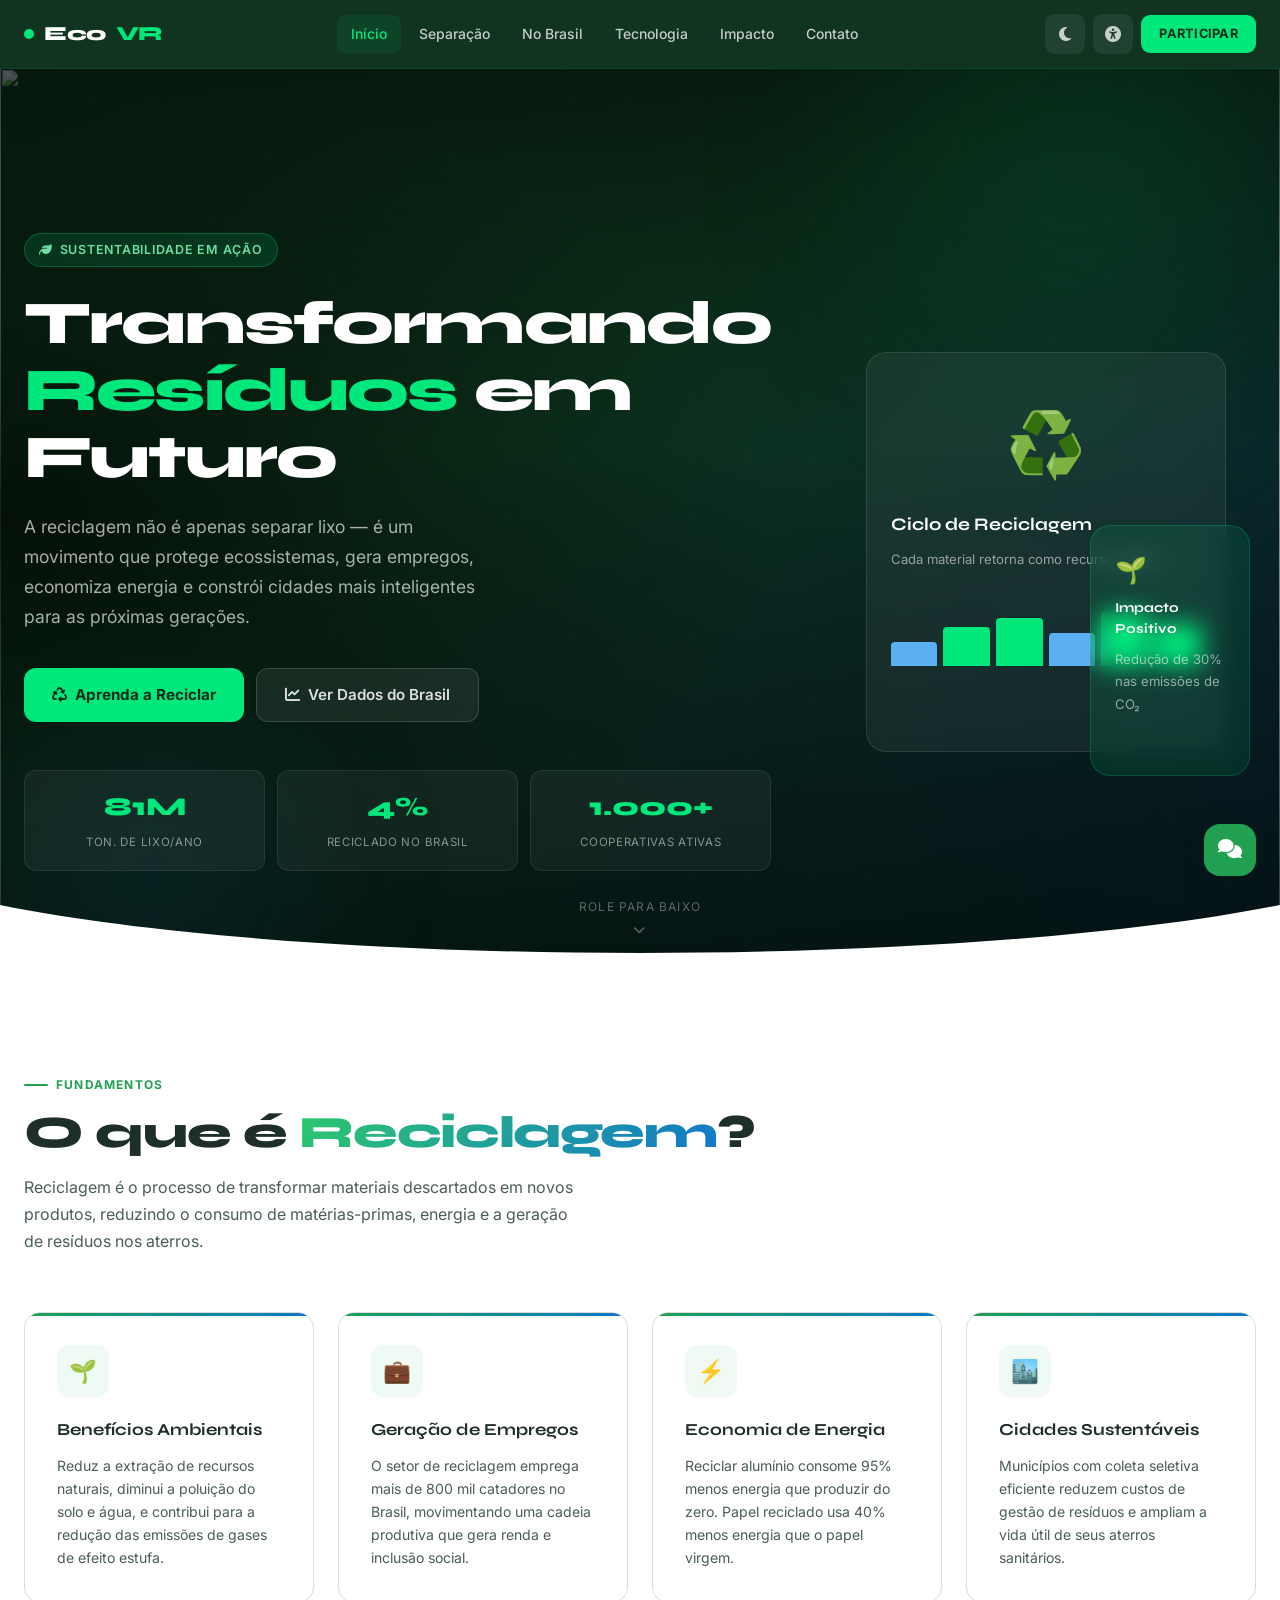
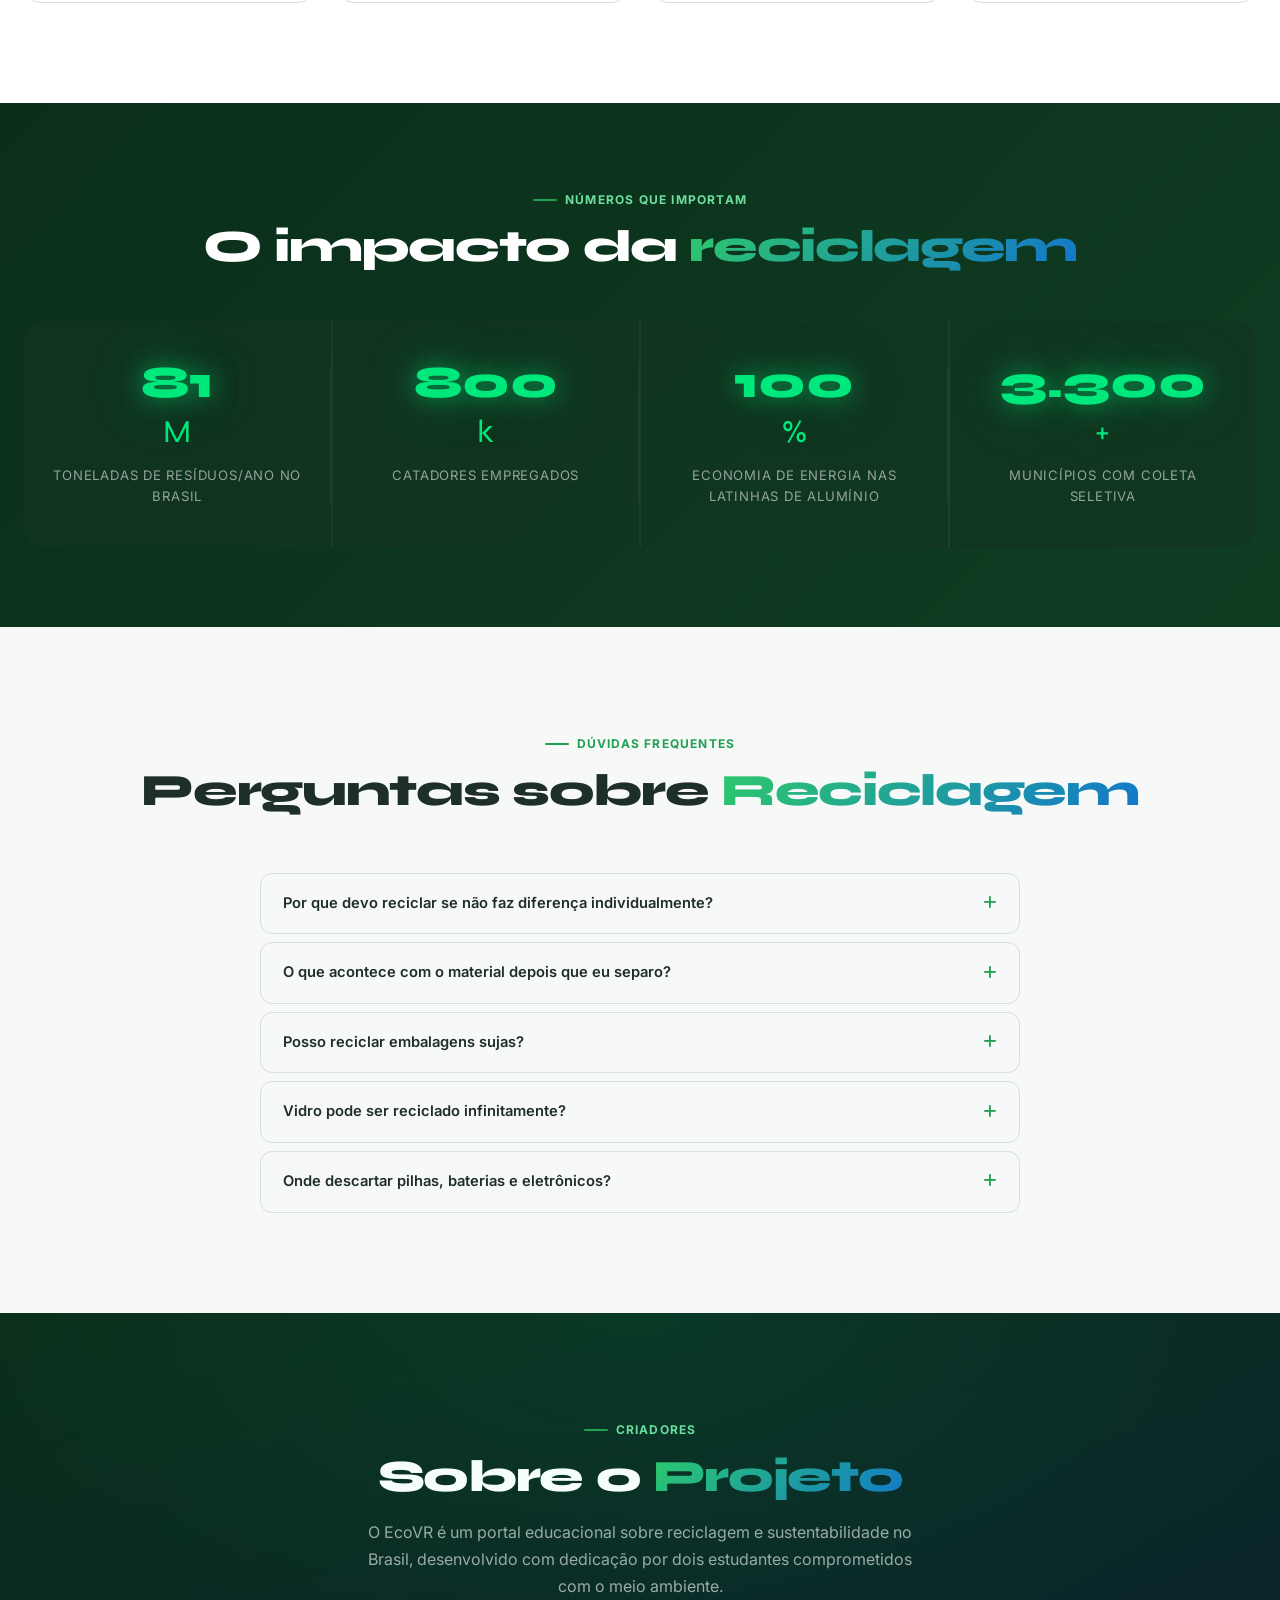
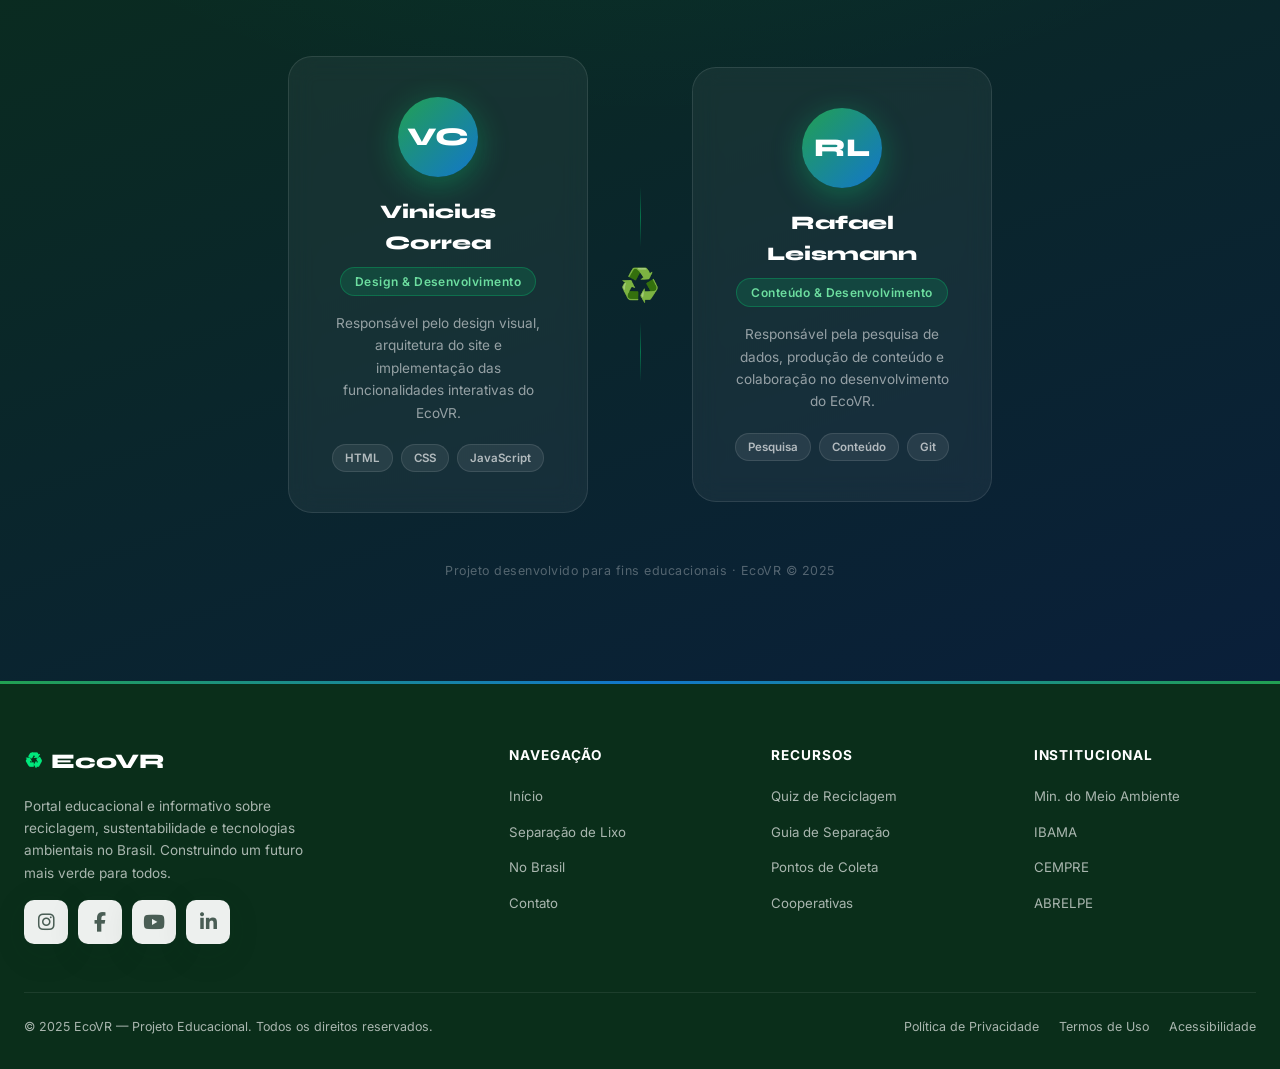
==== commit eb88c93e: "feat: secao Sobre o Projeto com cards de Vinicius e Rafael na home" ====
--- a/recicla-brasil.html
+++ b/recicla-brasil.html
@@ -219,6 +219,47 @@
       </div>
     </div>
   </section>
+
+  <!-- SOBRE O PROJETO -->
+  <section class="section sobre-section">
+    <div class="container">
+      <div class="section-header center">
+        <div class="section-eyebrow">Criadores</div>
+        <h2 class="section-title">Sobre o <span>Projeto</span></h2>
+        <p class="section-desc">O EcoVR é um portal educacional sobre reciclagem e sustentabilidade no Brasil, desenvolvido com dedicação por dois estudantes comprometidos com o meio ambiente.</p>
+      </div>
+      <div class="sobre-cards">
+        <div class="sobre-card reveal rd1">
+          <div class="sobre-avatar">VC</div>
+          <h3 class="sobre-name">Vinicius Correa</h3>
+          <span class="sobre-role">Design &amp; Desenvolvimento</span>
+          <p class="sobre-desc">Responsável pelo design visual, arquitetura do site e implementação das funcionalidades interativas do EcoVR.</p>
+          <div class="sobre-tags">
+            <span class="sobre-tag">HTML</span>
+            <span class="sobre-tag">CSS</span>
+            <span class="sobre-tag">JavaScript</span>
+          </div>
+        </div>
+        <div class="sobre-divider" aria-hidden="true">
+          <div class="sobre-divider-line"></div>
+          <div class="sobre-divider-icon">♻️</div>
+          <div class="sobre-divider-line"></div>
+        </div>
+        <div class="sobre-card reveal rd2">
+          <div class="sobre-avatar">RL</div>
+          <h3 class="sobre-name">Rafael Leismann</h3>
+          <span class="sobre-role">Conteúdo &amp; Desenvolvimento</span>
+          <p class="sobre-desc">Responsável pela pesquisa de dados, produção de conteúdo e colaboração no desenvolvimento do EcoVR.</p>
+          <div class="sobre-tags">
+            <span class="sobre-tag">Pesquisa</span>
+            <span class="sobre-tag">Conteúdo</span>
+            <span class="sobre-tag">Git</span>
+          </div>
+        </div>
+      </div>
+      <p class="sobre-footer-text">Projeto desenvolvido para fins educacionais · EcoVR © 2025</p>
+    </div>
+  </section>
 </div>
 
 <!-- ==================== PÁGINA: SEPARAÇÃO ==================== -->
@@ -233,35 +274,55 @@
 
       <h3 style="font-family:'Syne',sans-serif;font-weight:700;margin-bottom:20px;font-size:1.1rem">Tabela de Cores da Coleta Seletiva</h3>
       <div class="color-cards">
+        <div class="color-card cc-yellow">
+          <div class="color-card-icon">🥫</div>
+          <h3>Amarelo</h3>
+          <p>Metal em geral</p>
+        </div>
         <div class="color-card cc-blue">
           <div class="color-card-icon">📄</div>
           <h3>Azul</h3>
           <p>Papel e Papelão</p>
         </div>
+        <div class="color-card cc-white">
+          <div class="color-card-icon">🏥</div>
+          <h3>Branco</h3>
+          <p>Resíduos de serviços de saúde</p>
+        </div>
+        <div class="color-card cc-gray">
+          <div class="color-card-icon">🗑️</div>
+          <h3>Cinza</h3>
+          <p>Resíduo não reciclável ou contaminado</p>
+        </div>
+        <div class="color-card cc-orange">
+          <div class="color-card-icon">⚠️</div>
+          <h3>Laranja</h3>
+          <p>Resíduos perigosos</p>
+        </div>
+        <div class="color-card cc-brown">
+          <div class="color-card-icon">🍃</div>
+          <h3>Marrom</h3>
+          <p>Resíduos orgânicos</p>
+        </div>
+        <div class="color-card cc-black">
+          <div class="color-card-icon">🪵</div>
+          <h3>Preto</h3>
+          <p>Madeira</p>
+        </div>
+        <div class="color-card cc-purple">
+          <div class="color-card-icon">☢️</div>
+          <h3>Roxo</h3>
+          <p>Resíduos radioativos</p>
+        </div>
+        <div class="color-card cc-green">
+          <div class="color-card-icon">🍾</div>
+          <h3>Verde</h3>
+          <p>Vidro</p>
+        </div>
         <div class="color-card cc-red">
           <div class="color-card-icon">🧴</div>
           <h3>Vermelho</h3>
           <p>Plástico</p>
-        </div>
-        <div class="color-card cc-green">
-          <div class="color-card-icon">🍾</div>
-          <h3>Verde</h3>
-          <p>Vidro</p>
-        </div>
-        <div class="color-card cc-yellow">
-          <div class="color-card-icon">🥫</div>
-          <h3>Amarelo</h3>
-          <p>Metal</p>
-        </div>
-        <div class="color-card cc-brown">
-          <div class="color-card-icon">🍃</div>
-          <h3>Marrom</h3>
-          <p>Orgânico</p>
-        </div>
-        <div class="color-card cc-orange">
-          <div class="color-card-icon">⚠️</div>
-          <h3>Laranja</h3>
-          <p>Resíduos Perigosos</p>
         </div>
       </div>
 
@@ -420,18 +481,28 @@
           <div style="display:flex;flex-direction:column;gap:12px">
             <div style="display:flex;align-items:center;gap:12px;padding:14px;background:var(--surface);border-radius:10px;border:1px solid var(--border)">
               <span style="font-size:1.4rem">🟢</span>
-              <div style="flex:1"><strong style="font-size:0.9rem">Sul & Sudeste</strong><br><span style="font-size:0.8rem;color:var(--text-muted)">Maior cobertura de coleta seletiva — 72% dos municípios</span></div>
-              <span style="font-family:'Syne',sans-serif;font-weight:800;color:var(--green-500)">72%</span>
+              <div style="flex:1"><strong style="font-size:0.9rem">Sul</strong><br><span style="font-size:0.8rem;color:var(--text-muted)">Maior cobertura de coleta seletiva do país</span></div>
+              <span style="font-family:'Syne',sans-serif;font-weight:800;color:var(--green-500)">81,9%</span>
+            </div>
+            <div style="display:flex;align-items:center;gap:12px;padding:14px;background:var(--surface);border-radius:10px;border:1px solid var(--border)">
+              <span style="font-size:1.4rem">🟢</span>
+              <div style="flex:1"><strong style="font-size:0.9rem">Sudeste</strong><br><span style="font-size:0.8rem;color:var(--text-muted)">Alta cobertura, liderada por São Paulo e Minas Gerais</span></div>
+              <span style="font-family:'Syne',sans-serif;font-weight:800;color:var(--green-500)">80,6%</span>
             </div>
             <div style="display:flex;align-items:center;gap:12px;padding:14px;background:var(--surface);border-radius:10px;border:1px solid var(--border)">
               <span style="font-size:1.4rem">🟡</span>
-              <div style="flex:1"><strong style="font-size:0.9rem">Centro-Oeste</strong><br><span style="font-size:0.8rem;color:var(--text-muted)">Crescimento acelerado nos últimos 5 anos</span></div>
-              <span style="font-family:'Syne',sans-serif;font-weight:800;color:#f59e0b">48%</span>
+              <div style="flex:1"><strong style="font-size:0.9rem">Centro-Oeste</strong><br><span style="font-size:0.8rem;color:var(--text-muted)">Crescimento acelerado nos últimos anos</span></div>
+              <span style="font-family:'Syne',sans-serif;font-weight:800;color:#f59e0b">51,3%</span>
             </div>
             <div style="display:flex;align-items:center;gap:12px;padding:14px;background:var(--surface);border-radius:10px;border:1px solid var(--border)">
               <span style="font-size:1.4rem">🔴</span>
-              <div style="flex:1"><strong style="font-size:0.9rem">Norte & Nordeste</strong><br><span style="font-size:0.8rem;color:var(--text-muted)">Infraestrutura em desenvolvimento</span></div>
-              <span style="font-family:'Syne',sans-serif;font-weight:800;color:#ef4444">24%</span>
+              <div style="flex:1"><strong style="font-size:0.9rem">Norte</strong><br><span style="font-size:0.8rem;color:var(--text-muted)">Infraestrutura em desenvolvimento</span></div>
+              <span style="font-family:'Syne',sans-serif;font-weight:800;color:#ef4444">37,0%</span>
+            </div>
+            <div style="display:flex;align-items:center;gap:12px;padding:14px;background:var(--surface);border-radius:10px;border:1px solid var(--border)">
+              <span style="font-size:1.4rem">🔴</span>
+              <div style="flex:1"><strong style="font-size:0.9rem">Nordeste</strong><br><span style="font-size:0.8rem;color:var(--text-muted)">Grande potencial de crescimento</span></div>
+              <span style="font-family:'Syne',sans-serif;font-weight:800;color:#ef4444">33,5%</span>
             </div>
           </div>
         </div>
@@ -649,7 +720,7 @@
           <div class="impact-fact-text">vezes que o vidro pode ser reciclado sem perder qualidade</div>
         </div>
         <div class="impact-fact-card reveal rd4">
-          <div class="impact-fact-num">2,5M</div>
+          <div class="impact-fact-num">1,7M</div>
           <div class="impact-fact-text">toneladas de plástico chegam aos oceanos todo ano no mundo</div>
         </div>
       </div>
@@ -1018,7 +1089,7 @@
     exp: 'Azul é a cor padrão para papel e papelão na coleta seletiva brasileira (CONAMA).'
   },
   {
-    q: 'Qual material pode ser reciclado indefinidamente sem perder qualidade?',
+    q: 'Qual material pode ser reciclado infinitamente sem perder qualidade?',
     opts: ['Plástico', 'Papel', 'Vidro', 'Borracha'],
     correct: 2,
     exp: 'O vidro pode ser fundido e remodelado infinitas vezes sem perder suas propriedades.'
--- a/styles.css
+++ b/styles.css
@@ -300,7 +300,8 @@
 .counter-label { color: rgba(255,255,255,0.55); font-size: 0.82rem; margin-top: 8px; text-transform: uppercase; letter-spacing: 0.06em; }
 
 /* ── COLOR CARDS ── */
-.color-cards { display: grid; grid-template-columns: repeat(auto-fit, minmax(160px, 1fr)); gap: 16px; margin-bottom: 56px; }
+.color-cards { display: flex; flex-wrap: wrap; justify-content: center; gap: 16px; margin-bottom: 56px; }
+.color-card { flex: 0 0 160px; }
 .color-card { border-radius: var(--radius); padding: 28px 20px; text-align: center; transition: all var(--transition); cursor: default; position: relative; overflow: hidden; }
 .color-card:hover { transform: translateY(-6px); box-shadow: var(--shadow-lg); }
 .color-card::after { content: ''; position: absolute; inset: 0; background: rgba(0,0,0,0.15); opacity: 0; transition: opacity var(--transition); }
@@ -308,12 +309,16 @@
 .color-card-icon { font-size: 2.2rem; margin-bottom: 12px; }
 .color-card h3 { font-family: 'Syne', sans-serif; font-size: 1rem; font-weight: 800; color: white; margin-bottom: 4px; }
 .color-card p { color: rgba(255,255,255,0.8); font-size: 0.78rem; font-weight: 500; }
+.cc-yellow { background: linear-gradient(135deg, #f9c800, #fdd835); }
 .cc-blue   { background: linear-gradient(135deg, #1565C0, #1976D2); }
+.cc-white  { background: linear-gradient(135deg, #546e7a, #78909c); }
+.cc-gray   { background: linear-gradient(135deg, #424242, #616161); }
+.cc-orange { background: linear-gradient(135deg, #e65100, #f57c00); }
+.cc-brown  { background: linear-gradient(135deg, #4e342e, #6d4c41); }
+.cc-black  { background: linear-gradient(135deg, #1a1a1a, #333333); }
+.cc-purple { background: linear-gradient(135deg, #4a148c, #6a1b9a); }
+.cc-green  { background: linear-gradient(135deg, #2e7d32, #388e3c); }
 .cc-red    { background: linear-gradient(135deg, #c62828, #e53935); }
-.cc-green  { background: linear-gradient(135deg, #2e7d32, #388e3c); }
-.cc-yellow { background: linear-gradient(135deg, #f57f17, #f9a825); }
-.cc-brown  { background: linear-gradient(135deg, #4e342e, #6d4c41); }
-.cc-orange { background: linear-gradient(135deg, #e65100, #f57c00); }
 
 /* ── STEPS TIMELINE ── */
 .steps-timeline { position: relative; padding-left: 40px; }
@@ -501,6 +506,31 @@
 .a11y-btn { background: rgba(255,255,255,0.08); color: rgba(255,255,255,0.75); font-size: 0.78rem; padding: 6px 14px; border-radius: 8px; display: flex; align-items: center; gap: 6px; transition: all var(--transition); }
 .a11y-btn:hover { background: rgba(0,232,124,0.15); color: var(--accent); }
 
+/* ── SOBRE O PROJETO ── */
+.sobre-section { background: linear-gradient(160deg, var(--green-900) 0%, #0a1f3a 100%); position: relative; overflow: hidden; }
+.sobre-section::before { content: ''; position: absolute; inset: 0; background: radial-gradient(ellipse 80% 60% at 50% 0%, rgba(0,232,124,0.07) 0%, transparent 70%); pointer-events: none; }
+.sobre-section .section-eyebrow { color: var(--green-300); justify-content: center; }
+.sobre-section .section-title { color: white; }
+.sobre-section .section-desc { color: rgba(255,255,255,0.6); margin: 0 auto; }
+.sobre-cards { display: flex; align-items: center; justify-content: center; gap: 0; margin-top: 56px; flex-wrap: wrap; }
+.sobre-card { background: rgba(255,255,255,0.05); border: 1px solid rgba(255,255,255,0.1); border-radius: 24px; padding: 40px 36px; text-align: center; width: 300px; backdrop-filter: blur(12px); transition: all var(--transition); }
+.sobre-card:hover { background: rgba(255,255,255,0.08); border-color: rgba(0,232,124,0.3); transform: translateY(-6px); box-shadow: 0 24px 60px rgba(0,0,0,0.3), 0 0 0 1px rgba(0,232,124,0.2); }
+.sobre-avatar { width: 80px; height: 80px; border-radius: 50%; background: linear-gradient(135deg, var(--green-500), var(--blue-500)); display: flex; align-items: center; justify-content: center; font-family: 'Syne', sans-serif; font-size: 1.6rem; font-weight: 800; color: white; margin: 0 auto 20px; box-shadow: 0 8px 32px rgba(0,232,124,0.3); }
+.sobre-name { font-family: 'Syne', sans-serif; font-size: 1.2rem; font-weight: 800; color: white; margin-bottom: 8px; }
+.sobre-role { display: inline-block; background: rgba(0,232,124,0.12); border: 1px solid rgba(0,232,124,0.25); color: var(--green-300); font-size: 0.75rem; font-weight: 600; padding: 4px 14px; border-radius: 100px; letter-spacing: 0.04em; margin-bottom: 16px; }
+.sobre-desc { color: rgba(255,255,255,0.55); font-size: 0.85rem; line-height: 1.65; margin-bottom: 20px; }
+.sobre-tags { display: flex; gap: 8px; justify-content: center; flex-wrap: wrap; }
+.sobre-tag { background: rgba(255,255,255,0.08); color: rgba(255,255,255,0.65); font-size: 0.72rem; font-weight: 600; padding: 4px 12px; border-radius: 100px; border: 1px solid rgba(255,255,255,0.1); }
+.sobre-divider { display: flex; flex-direction: column; align-items: center; gap: 12px; padding: 0 32px; }
+.sobre-divider-line { width: 1px; height: 60px; background: linear-gradient(to bottom, transparent, rgba(0,232,124,0.4), transparent); }
+.sobre-divider-icon { font-size: 2rem; animation: spin 8s linear infinite; }
+.sobre-footer-text { text-align: center; color: rgba(255,255,255,0.3); font-size: 0.78rem; margin-top: 48px; letter-spacing: 0.04em; }
+@media (max-width: 768px) {
+  .sobre-cards { flex-direction: column; align-items: center; }
+  .sobre-divider { flex-direction: row; padding: 16px 0; }
+  .sobre-divider-line { width: 60px; height: 1px; background: linear-gradient(to right, transparent, rgba(0,232,124,0.4), transparent); }
+}
+
 /* ── IMPACT CALCULATOR ── */
 .calc-wrap { display: grid; grid-template-columns: 1fr 1fr; gap: 48px; align-items: start; margin-top: 48px; }
 .calc-inputs { background: var(--surface); border: 1px solid var(--border); border-radius: 20px; padding: 32px; }
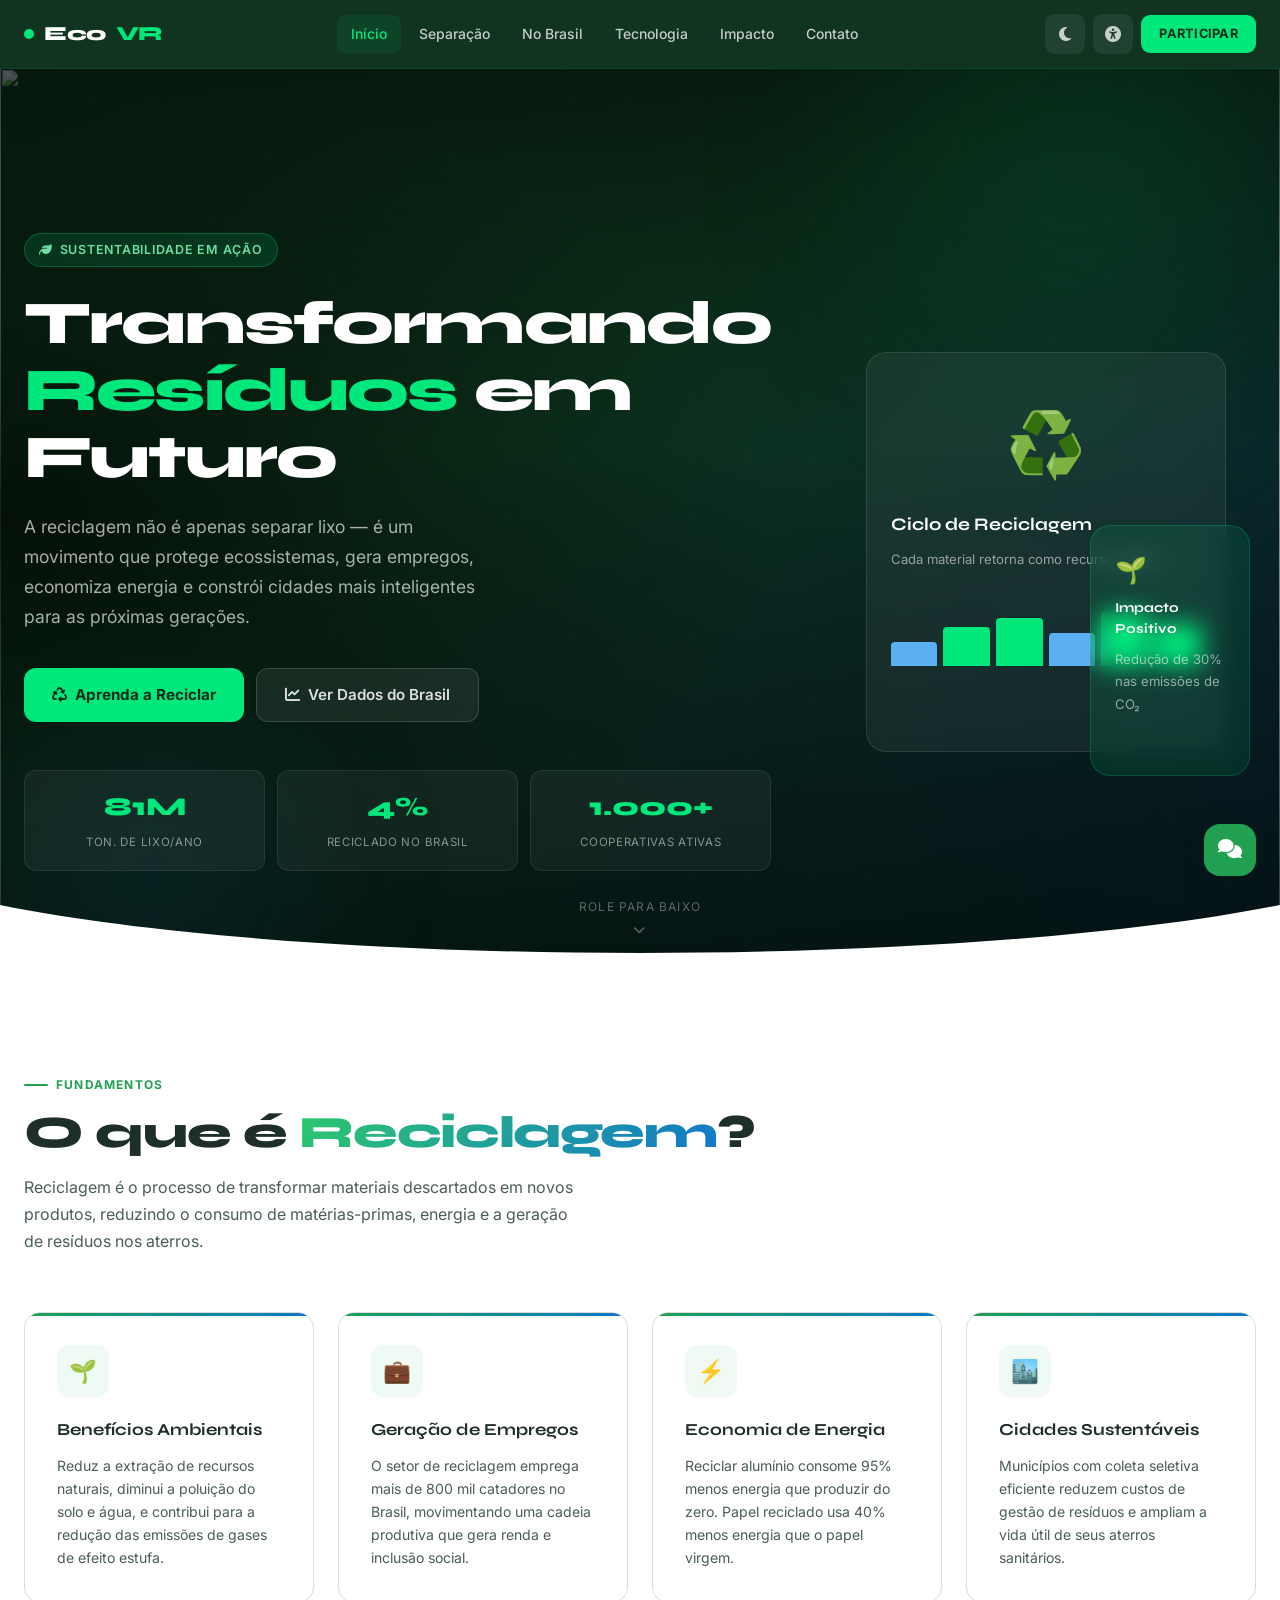
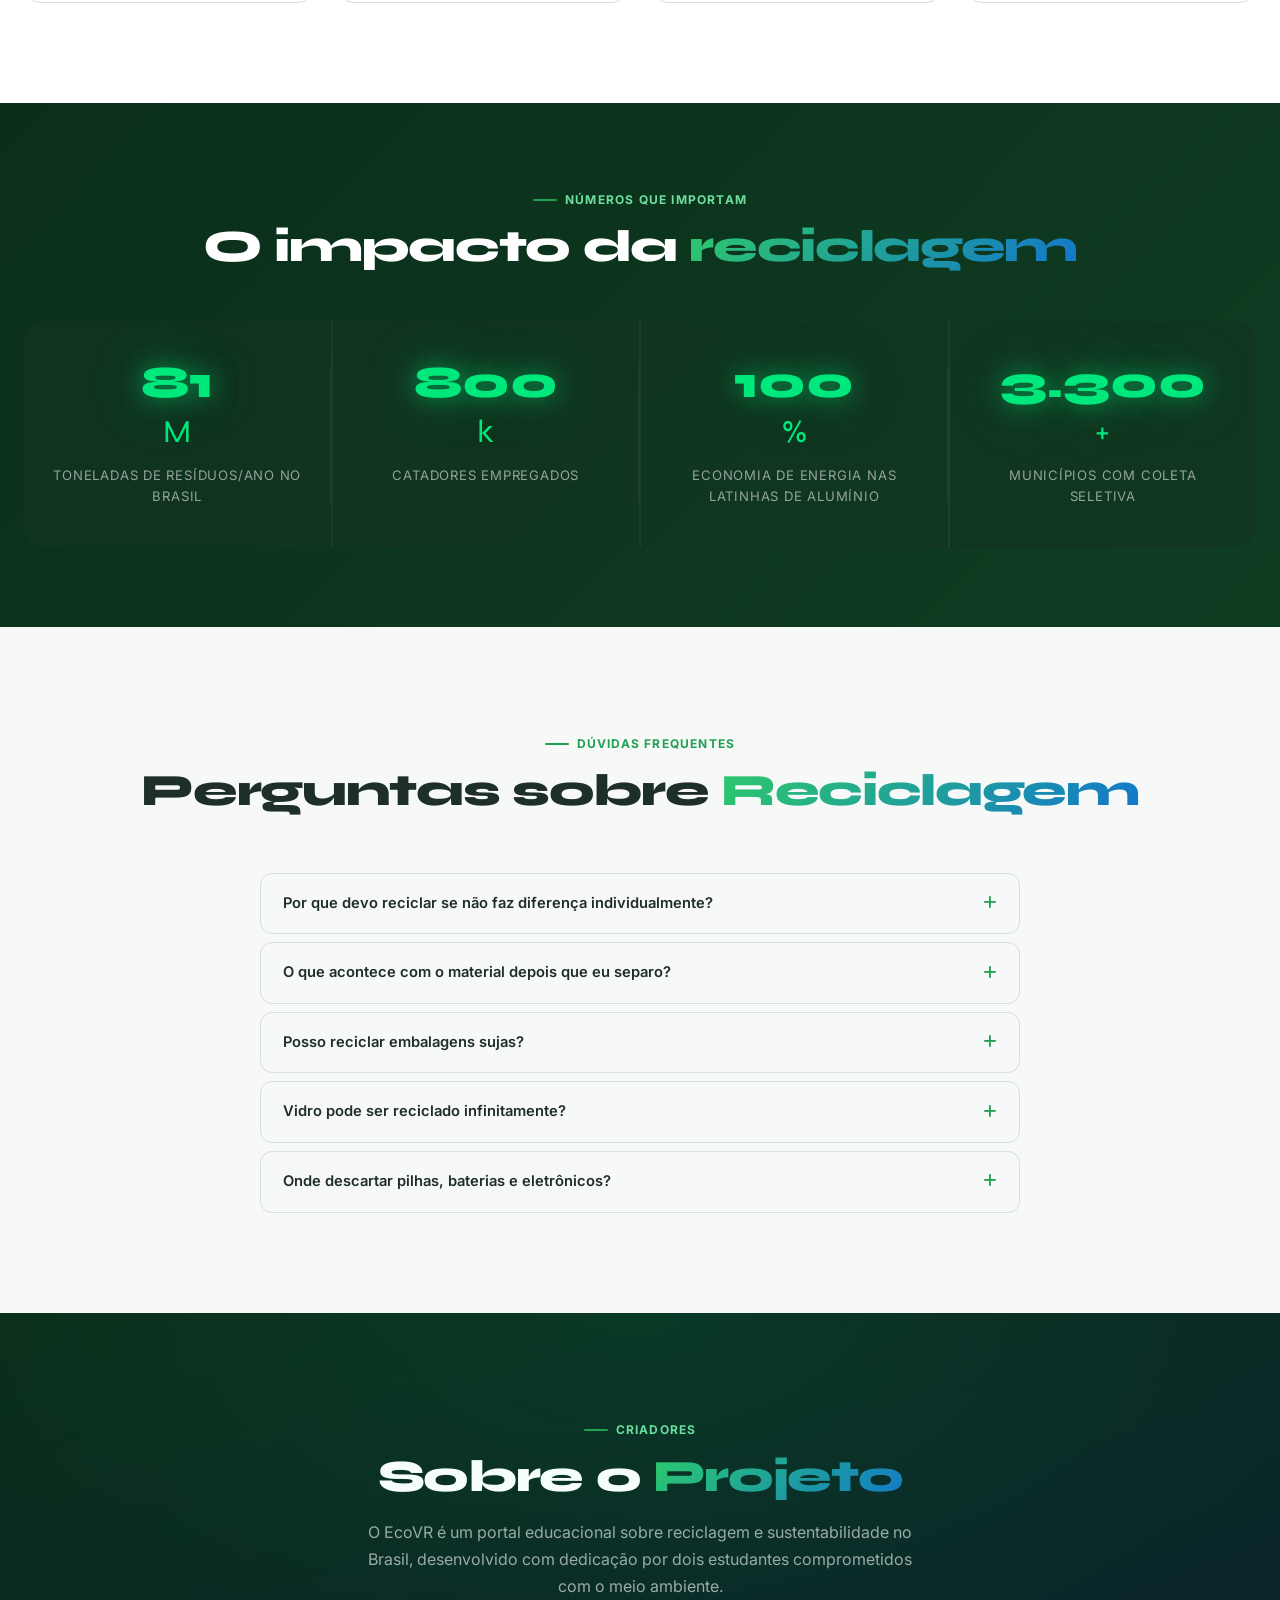
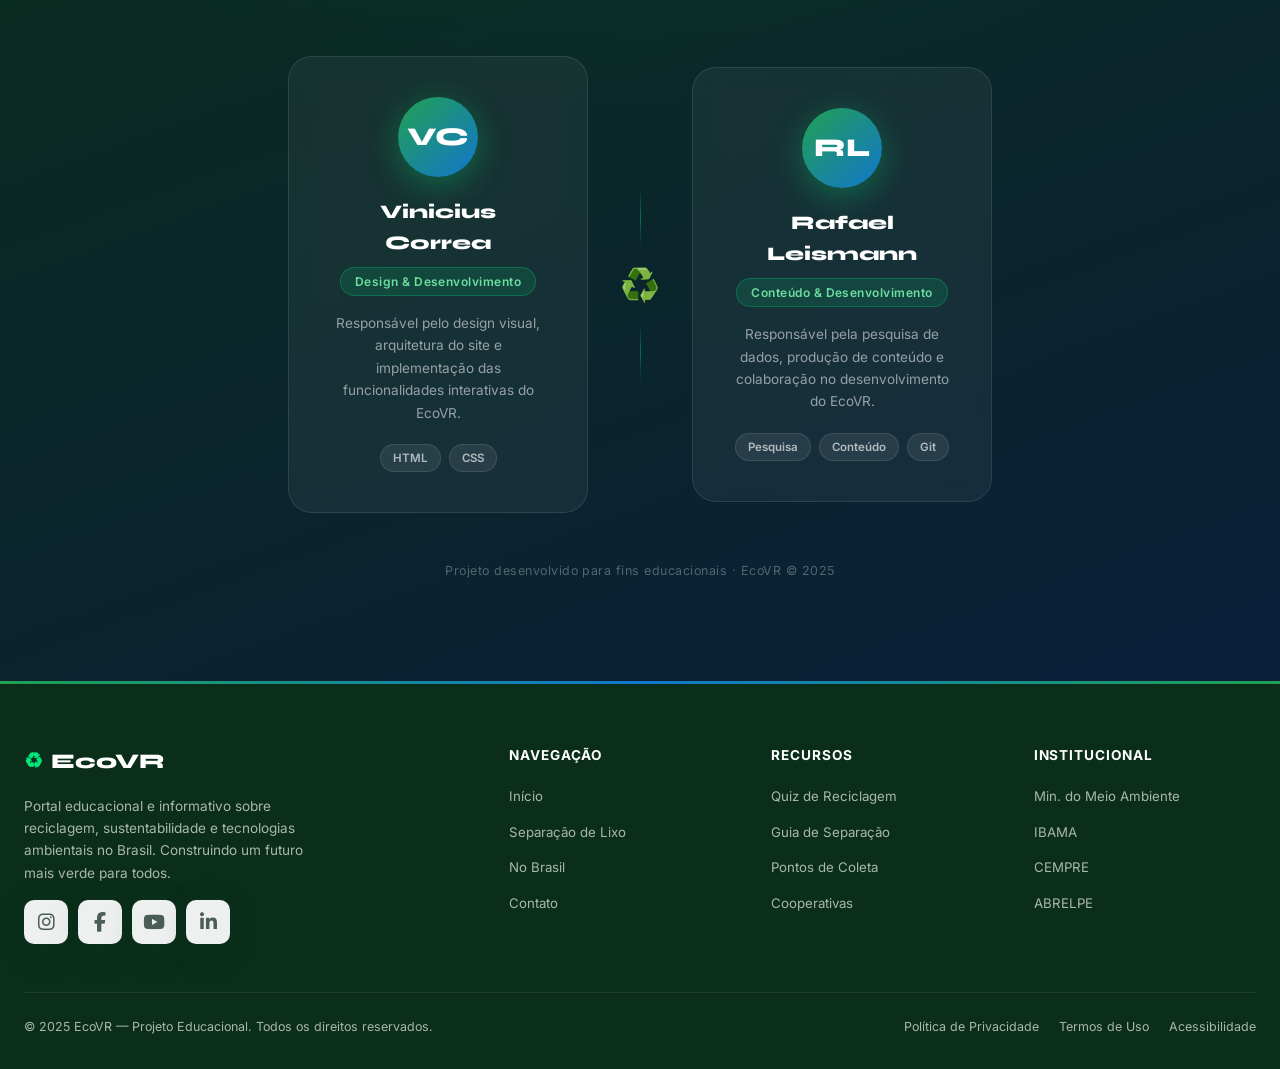
==== commit adb490d3: "fix: remove JavaScript das tags do perfil do Vinicius" ====
--- a/recicla-brasil.html
+++ b/recicla-brasil.html
@@ -237,7 +237,6 @@
           <div class="sobre-tags">
             <span class="sobre-tag">HTML</span>
             <span class="sobre-tag">CSS</span>
-            <span class="sobre-tag">JavaScript</span>
           </div>
         </div>
         <div class="sobre-divider" aria-hidden="true">
